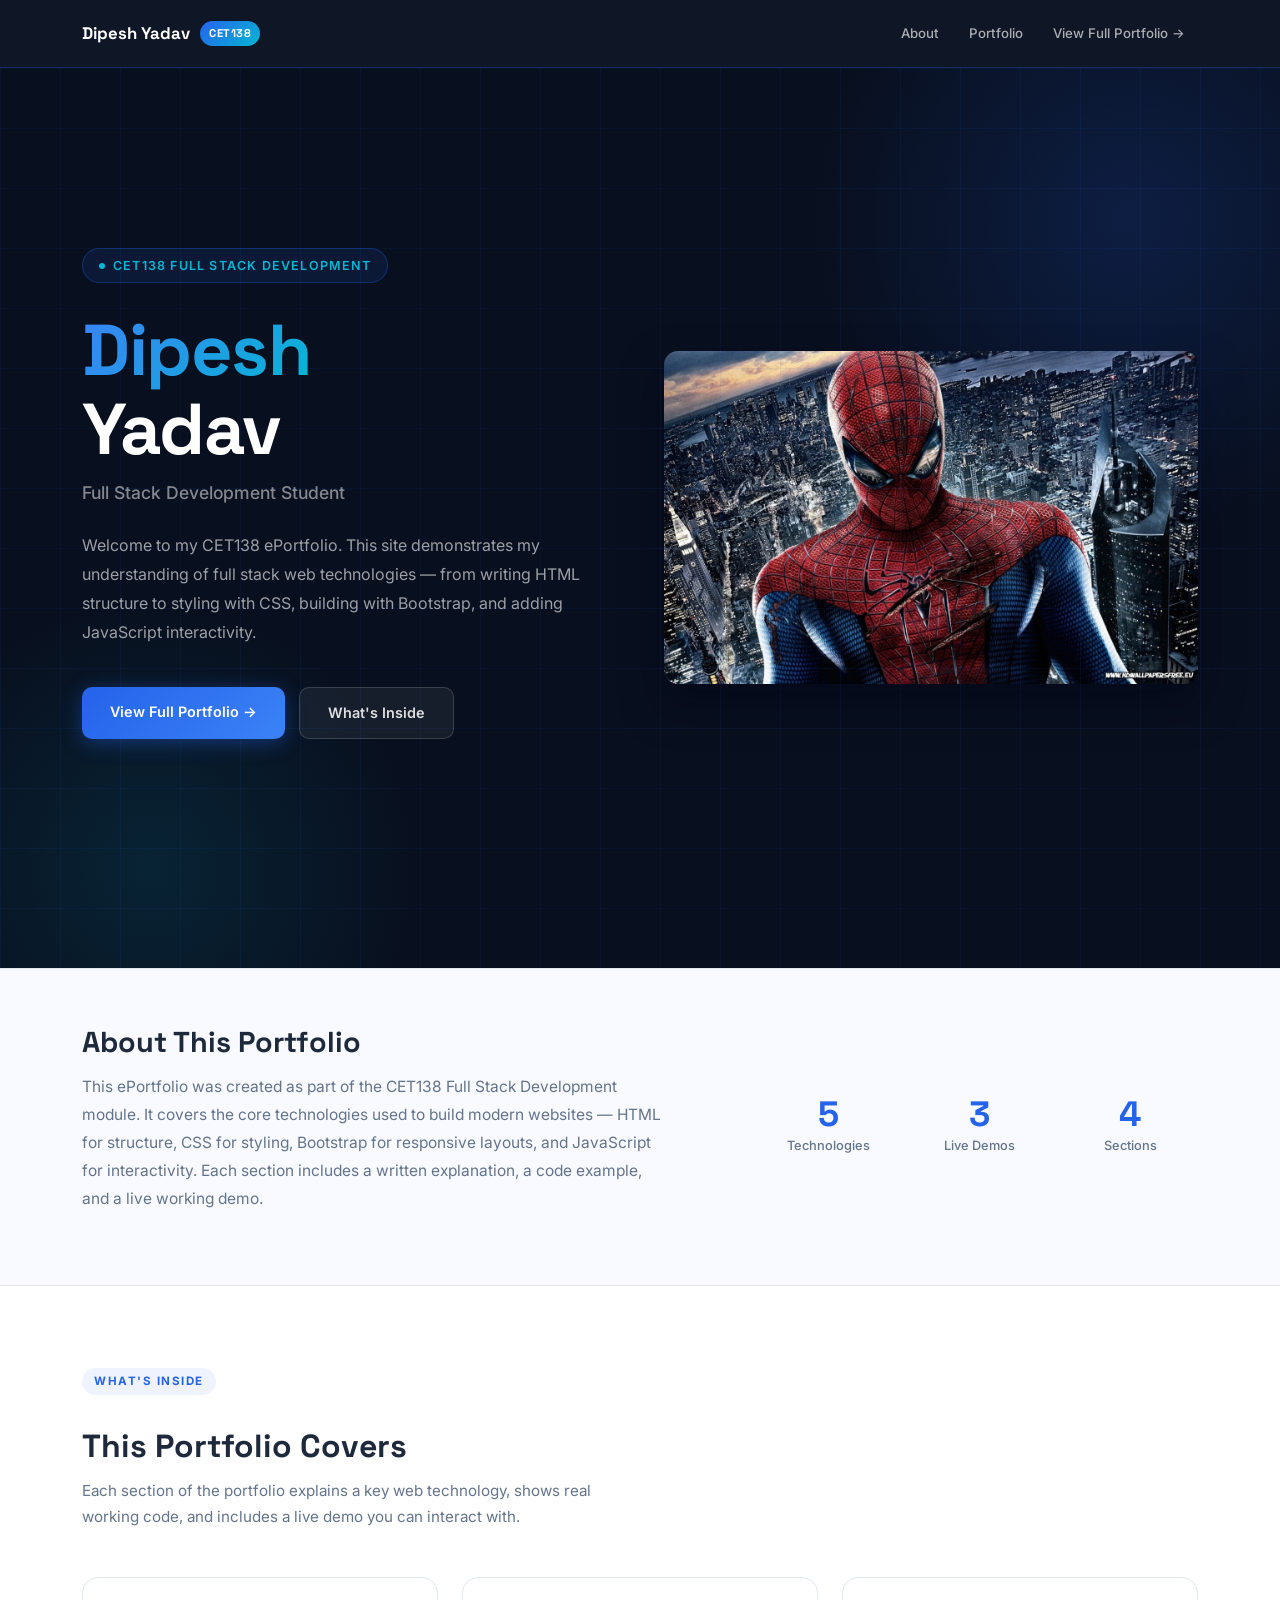
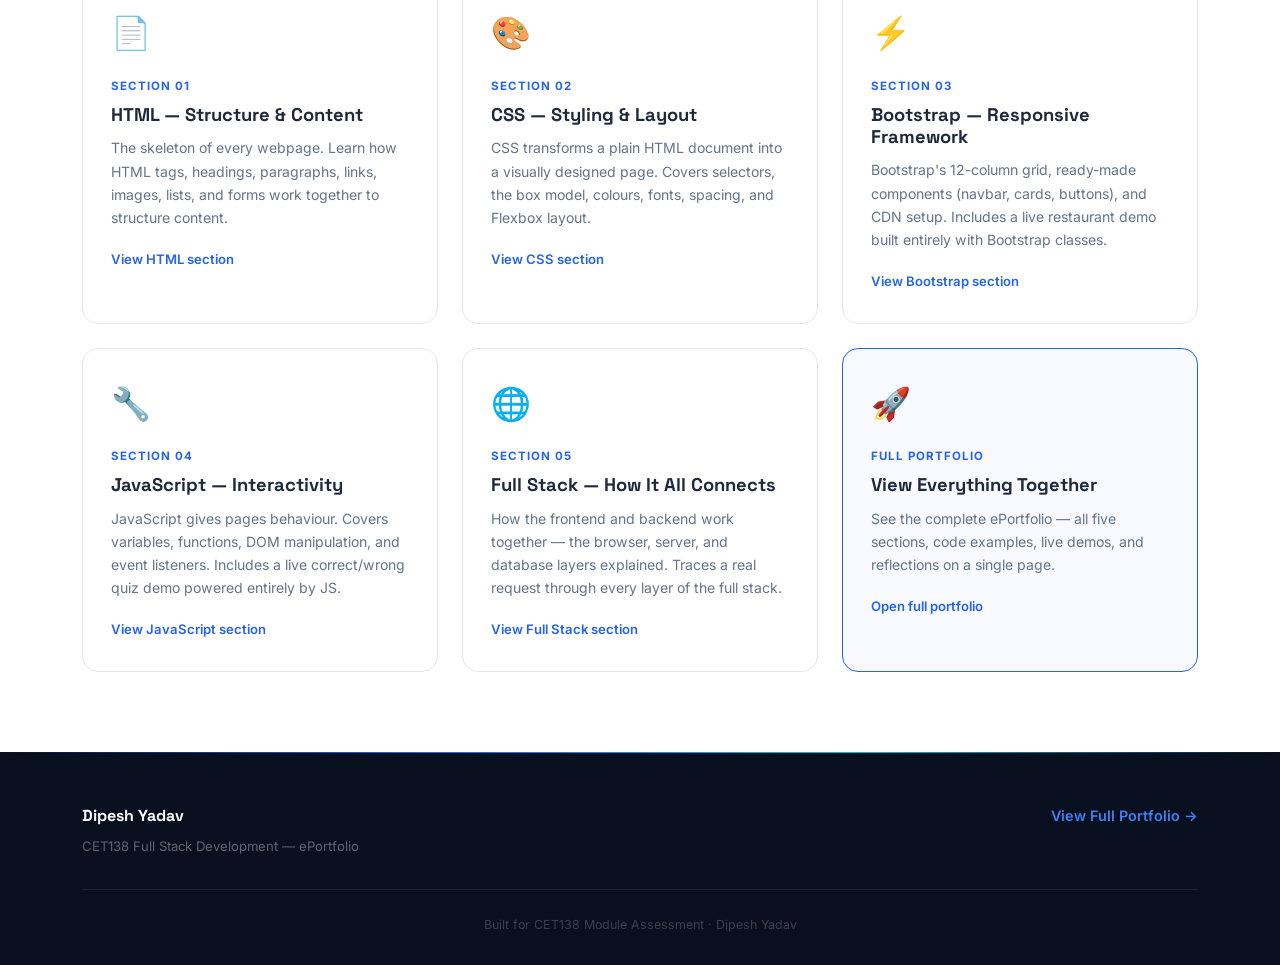
==== index.html @ 529df37f "report" ====
<!DOCTYPE html>
<html lang="en">
<head>
  <meta charset="UTF-8">
  <meta name="viewport" content="width=device-width, initial-scale=1.0">
  <title>Dipesh Yadav — CET138 Portfolio</title>
  <link href="https://fonts.googleapis.com/css2?family=Space+Grotesk:wght@400;500;600;700&family=Inter:wght@400;500;600&display=swap" rel="stylesheet">
  <link href="https://cdn.jsdelivr.net/npm/bootstrap@5.3.0/dist/css/bootstrap.min.css" rel="stylesheet">
  <link rel="stylesheet" href="./CSS/index.css">
</head>
<body>

<!-- NAVBAR -->
<nav class="navbar navbar-expand-lg">
  <div class="container">
    <a class="navbar-brand" href="index.html">
      Dipesh Yadav <span class="brand-badge">CET138</span>
    </a>
    <button class="navbar-toggler" type="button" data-bs-toggle="collapse" data-bs-target="#nav">
      <span class="navbar-toggler-icon"></span>
    </button>
    <div class="collapse navbar-collapse" id="nav">
      <ul class="navbar-nav ms-auto gap-1">
        <li class="nav-item"><a class="nav-link" href="#about">About</a></li>
        <li class="nav-item"><a class="nav-link" href="#portfolio">Portfolio</a></li>
        <li class="nav-item"><a class="nav-link active-nav" href="./HTML/Portfolio.html">View Full Portfolio →</a></li>
      </ul>
    </div>
  </div>
</nav>

<!-- HERO -->
<section class="hero">
  <div class="hero-grid"></div>
  <div class="hero-glow1"></div>
  <div class="hero-glow2"></div>
  <div class="container">
    <div class="row align-items-center g-5">
      <div class="col-lg-6 hero-content">
        <div class="hero-eyebrow">CET138 Full Stack Development</div>
        <h1><span class="grad">Dipesh</span><br>Yadav</h1>
        <div class="hero-role">Full Stack Development Student</div>
        <p class="hero-desc">
          Welcome to my CET138 ePortfolio. This site demonstrates my understanding of full stack web technologies — from writing HTML structure to styling with CSS, building with Bootstrap, and adding JavaScript interactivity.
        </p>
        <div class="hero-btns">
          <a href="./HTML/Portfolio.html" class="btn-primary-hero">View Full Portfolio →</a>
          <a href="#portfolio" class="btn-ghost-hero">What's Inside</a>
        </div>
      </div>
      <div class="col-lg-6 d-none d-lg-flex justify-content-center align-items-center">
        <img src="./RESOURCE/image.JPG" alt="Hero image" class="hero-photo">
      </div>
    </div>
  </div>
</section>

<!-- ABOUT STRIP -->
<section class="about-strip" id="about">
  <div class="container">
    <div class="row align-items-center g-5">
      <div class="col-lg-7 fade-up">
        <h2>About This Portfolio</h2>
        <p>
          This ePortfolio was created as part of the CET138 Full Stack Development module. It covers the core technologies used to build modern websites — HTML for structure, CSS for styling, Bootstrap for responsive layouts, and JavaScript for interactivity. Each section includes a written explanation, a code example, and a live working demo.
        </p>
      </div>
      <div class="col-lg-5">
        <div class="row g-3 text-center fade-up">
          <div class="col-4">
            <div class="stat-box">
              <div class="stat-num">5</div>
              <div class="stat-label">Technologies</div>
            </div>
          </div>
          <div class="col-4">
            <div class="stat-box">
              <div class="stat-num">3</div>
              <div class="stat-label">Live Demos</div>
            </div>
          </div>
          <div class="col-4">
            <div class="stat-box">
              <div class="stat-num">4</div>
              <div class="stat-label">Sections</div>
            </div>
          </div>
        </div>
      </div>
    </div>
  </div>
</section>

<!-- PORTFOLIO SECTIONS -->
<section class="sections-area" id="portfolio">
  <div class="container">
    <div class="fade-up">
      <div class="section-label">What's Inside</div>
      <h2 class="sections-title">This Portfolio Covers</h2>
      <p class="sections-sub">Each section of the portfolio explains a key web technology, shows real working code, and includes a live demo you can interact with.</p>
    </div>
    <div class="row g-4">

      <div class="col-md-6 col-lg-4 fade-up">
        <a href="./HTML/Portfolio.html#html" class="port-card">
          <div class="port-card-icon">📄</div>
          <div class="port-card-eyebrow">Section 01</div>
          <h3>HTML — Structure &amp; Content</h3>
          <p>The skeleton of every webpage. Learn how HTML tags, headings, paragraphs, links, images, lists, and forms work together to structure content.</p>
          <span class="port-card-link">View HTML section</span>
        </a>
      </div>

      <div class="col-md-6 col-lg-4 fade-up">
        <a href="./HTML/Portfolio.html#css" class="port-card">
          <div class="port-card-icon">🎨</div>
          <div class="port-card-eyebrow">Section 02</div>
          <h3>CSS — Styling &amp; Layout</h3>
          <p>CSS transforms a plain HTML document into a visually designed page. Covers selectors, the box model, colours, fonts, spacing, and Flexbox layout.</p>
          <span class="port-card-link">View CSS section</span>
        </a>
      </div>

      <div class="col-md-6 col-lg-4 fade-up">
        <a href="./HTML/Portfolio.html#bootstrap" class="port-card">
          <div class="port-card-icon">⚡</div>
          <div class="port-card-eyebrow">Section 03</div>
          <h3>Bootstrap — Responsive Framework</h3>
          <p>Bootstrap's 12-column grid, ready-made components (navbar, cards, buttons), and CDN setup. Includes a live restaurant demo built entirely with Bootstrap classes.</p>
          <span class="port-card-link">View Bootstrap section</span>
        </a>
      </div>

      <div class="col-md-6 col-lg-4 fade-up">
        <a href="./HTML/Portfolio.html#javascript" class="port-card">
          <div class="port-card-icon">🔧</div>
          <div class="port-card-eyebrow">Section 04</div>
          <h3>JavaScript — Interactivity</h3>
          <p>JavaScript gives pages behaviour. Covers variables, functions, DOM manipulation, and event listeners. Includes a live correct/wrong quiz demo powered entirely by JS.</p>
          <span class="port-card-link">View JavaScript section</span>
        </a>
      </div>

      <div class="col-md-6 col-lg-4 fade-up">
        <a href="./HTML/Portfolio.html#fullstack" class="port-card">
          <div class="port-card-icon">🌐</div>
          <div class="port-card-eyebrow">Section 05</div>
          <h3>Full Stack — How It All Connects</h3>
          <p>How the frontend and backend work together — the browser, server, and database layers explained. Traces a real request through every layer of the full stack.</p>
          <span class="port-card-link">View Full Stack section</span>
        </a>
      </div>

      <div class="col-md-6 col-lg-4 fade-up">
        <a href="./HTML/Portfolio.html" class="port-card port-card-featured">
          <div class="port-card-icon">🚀</div>
          <div class="port-card-eyebrow">Full Portfolio</div>
          <h3>View Everything Together</h3>
          <p>See the complete ePortfolio — all five sections, code examples, live demos, and reflections on a single page.</p>
          <span class="port-card-link">Open full portfolio</span>
        </a>
      </div>

    </div>
  </div>
</section>

<!-- FOOTER -->
<footer>
  <div class="container">
    <div class="row align-items-start g-4">
      <div class="col-md-6">
        <div class="footer-brand">Dipesh Yadav</div>
        <div class="footer-sub">CET138 Full Stack Development — ePortfolio</div>
      </div>
      <div class="col-md-6 text-md-end">
        <a href="./HTML/Portfolio.html" class="footer-portfolio-link">View Full Portfolio →</a>
      </div>
    </div>
    <div class="footer-copy">Built for CET138 Module Assessment · Dipesh Yadav</div>
  </div>
</footer>

<script src="https://cdn.jsdelivr.net/npm/bootstrap@5.3.0/dist/js/bootstrap.bundle.min.js"></script>
<script src="./JS/scripts.js"></script>
</body>
</html>
---- CSS/index.css ----
/* ══════════════════════════════════════════
   INDEX.CSS — CET138 ePortfolio
   Covers: index.html · Portfolio.html · Resume.html
   ══════════════════════════════════════════ */

/* ── CSS VARIABLES ── */
:root {
  --navy:   #080f1e;
  --navy2:  #0f1f3d;
  --blue:   #2563eb;
  --blue2:  #3b82f6;
  --cyan:   #06b6d4;
  --purple: #7c3aed;
  --green:  #10b981;
  --red:    #ef4444;
  --amber:  #f59e0b;
  --light:  #f8faff;
  --border: #e2e8f0;
  --grey:   #64748b;
  --text:   #1e293b;
}

/* ── RESET & BASE ── */
* { margin: 0; padding: 0; box-sizing: border-box; scroll-behavior: smooth; }
body { font-family: 'Inter', sans-serif; background: #fff; color: var(--text); line-height: 1.7; overflow-x: hidden; }


/* ══════════════════════════════════════════
   NAVBAR
   ══════════════════════════════════════════ */
.navbar {
  background: rgba(8,15,30,0.97) !important;
  backdrop-filter: blur(12px);
  padding: 14px 0;
  position: sticky; top: 0; z-index: 1000;
  border-bottom: 1px solid rgba(37,99,235,0.3);
}
.navbar-brand {
  font-family: 'Space Grotesk', sans-serif;
  font-weight: 700; font-size: 1.05rem; color: #fff !important;
  display: flex; align-items: center; gap: 10px;
}
.brand-badge {
  background: linear-gradient(135deg, var(--blue), var(--cyan));
  color: white; font-size: 0.7rem; font-weight: 700;
  padding: 3px 9px; border-radius: 20px; letter-spacing: 0.5px;
}
.nav-link { color: rgba(255,255,255,0.65) !important; font-size: 0.83rem; font-weight: 500; padding: 7px 13px !important; border-radius: 7px; transition: all 0.2s; }
.nav-link:hover { color: #fff !important; background: rgba(255,255,255,0.08); }
.nav-link.active-nav { color: #fff !important; background: rgba(37,99,235,0.25); }
.navbar-toggler { border-color: rgba(255,255,255,0.2); }
.navbar-toggler-icon { filter: invert(1); }


/* ══════════════════════════════════════════
   HERO
   ══════════════════════════════════════════ */
.hero {
  background: var(--navy);
  min-height: 100vh;
  display: flex; align-items: center;
  position: relative; overflow: hidden; padding: 80px 0;
}
.hero-grid {
  position: absolute; inset: 0;
  background-image:
    linear-gradient(rgba(37,99,235,0.07) 1px, transparent 1px),
    linear-gradient(90deg, rgba(37,99,235,0.07) 1px, transparent 1px);
  background-size: 60px 60px;
}
.hero-glow1 { position: absolute; top: -200px; right: -200px; width: 700px; height: 700px; background: radial-gradient(circle, rgba(37,99,235,0.18) 0%, transparent 65%); border-radius: 50%; }
.hero-glow2 { position: absolute; bottom: -200px; left: -150px; width: 600px; height: 600px; background: radial-gradient(circle, rgba(6,182,212,0.12) 0%, transparent 65%); border-radius: 50%; }
.hero-content { position: relative; z-index: 2; }

.hero-eyebrow {
  display: inline-flex; align-items: center; gap: 8px;
  background: rgba(37,99,235,0.12); border: 1px solid rgba(37,99,235,0.3);
  color: var(--cyan); padding: 6px 16px; border-radius: 30px;
  font-size: 0.78rem; font-weight: 600; letter-spacing: 1.2px;
  text-transform: uppercase; margin-bottom: 28px;
}
.hero-eyebrow::before { content: ''; width: 6px; height: 6px; background: var(--cyan); border-radius: 50%; animation: pulse 2s infinite; }
@keyframes pulse { 0%,100%{ opacity:1; transform:scale(1); } 50%{ opacity:0.4; transform:scale(0.8); } }

.hero h1 {
  font-family: 'Space Grotesk', sans-serif;
  font-size: clamp(2.8rem, 7vw, 4.5rem);
  font-weight: 700; color: #fff; line-height: 1.1;
  letter-spacing: -1.5px; margin-bottom: 8px;
}
.hero h1 .grad,
.grad {
  background: linear-gradient(135deg, var(--blue2), var(--cyan));
  -webkit-background-clip: text; -webkit-text-fill-color: transparent; background-clip: text;
}
.hero-role { font-size: 1.1rem; color: rgba(255,255,255,0.5); margin-bottom: 24px; font-weight: 500; }
.hero-desc { font-size: 1rem; color: rgba(255,255,255,0.6); max-width: 500px; margin-bottom: 40px; line-height: 1.8; }

.hero-btns { display: flex; gap: 14px; flex-wrap: wrap; margin-bottom: 48px; }
.btn-primary-hero {
  background: linear-gradient(135deg, var(--blue), var(--blue2));
  color: white; border: none; padding: 13px 28px; border-radius: 10px;
  font-weight: 600; font-size: 0.9rem; cursor: pointer; text-decoration: none;
  display: inline-block; transition: transform 0.2s, box-shadow 0.2s;
  box-shadow: 0 4px 20px rgba(37,99,235,0.4);
}
.btn-primary-hero:hover { transform: translateY(-2px); box-shadow: 0 8px 28px rgba(37,99,235,0.5); color: white; }
.btn-ghost-hero {
  background: rgba(255,255,255,0.06); color: rgba(255,255,255,0.85);
  border: 1px solid rgba(255,255,255,0.15); padding: 13px 28px; border-radius: 10px;
  font-weight: 600; font-size: 0.9rem; cursor: pointer; text-decoration: none;
  display: inline-block; transition: all 0.2s;
}
.btn-ghost-hero:hover { background: rgba(255,255,255,0.12); color: white; }

/* Hero stats (portfolio page) */
.hero-stats {
  display: flex; gap: 40px; flex-wrap: wrap;
  border-top: 1px solid rgba(255,255,255,0.08);
  padding-top: 32px;
}
.hero-stat-num { font-family: 'Space Grotesk', sans-serif; font-size: 1.8rem; font-weight: 700; color: #fff; line-height: 1; margin-bottom: 4px; }
.hero-stat-num span { color: var(--cyan); }
.hero-stat-label { font-size: 0.78rem; color: rgba(255,255,255,0.45); text-transform: uppercase; letter-spacing: 0.8px; }

/* Hero visual pills (portfolio page) */
.hero-visual { position: relative; z-index: 2; display: flex; flex-direction: column; gap: 14px; }
.tech-row { display: flex; gap: 12px; justify-content: flex-end; }
.tech-pill {
  background: rgba(255,255,255,0.05); border: 1px solid rgba(255,255,255,0.1);
  border-radius: 10px; padding: 14px 20px;
  display: flex; align-items: center; gap: 10px;
  transition: all 0.3s; cursor: default;
}
.tech-pill:hover { background: rgba(37,99,235,0.15); border-color: rgba(37,99,235,0.4); transform: translateX(-4px); }
.tech-pill-icon { font-size: 1.4rem; }
.tech-pill-name { font-family: 'Space Grotesk', sans-serif; font-weight: 600; font-size: 0.9rem; color: #fff; }
.tech-pill-desc { font-size: 0.75rem; color: rgba(255,255,255,0.45); }

/* Photo ring (index page) */
.photo-wrap { position: relative; z-index: 2; display: flex; justify-content: center; align-items: center; }
.photo-ring {
  width: 280px; height: 280px; border-radius: 50%;
  background: linear-gradient(135deg, var(--blue), var(--cyan));
  padding: 4px; box-shadow: 0 0 60px rgba(37,99,235,0.35); position: relative;
}
.photo-inner {
  width: 100%; height: 100%; border-radius: 50%;
  background: var(--navy2);
  display: flex; flex-direction: column; align-items: center; justify-content: center;
  overflow: hidden; position: relative;
}
.photo-inner img { width: 100%; height: 100%; object-fit: cover; border-radius: 50%; display: block; }
.photo-placeholder {
  display: flex; flex-direction: column; align-items: center; justify-content: center;
  gap: 10px; color: rgba(255,255,255,0.4); font-size: 0.8rem; text-align: center; padding: 20px;
}
.photo-placeholder .icon { font-size: 3.5rem; }
.photo-badge {
  position: absolute; bottom: -10px; right: 10px;
  background: linear-gradient(135deg, var(--green), #059669);
  color: white; padding: 6px 14px; border-radius: 20px;
  font-size: 0.72rem; font-weight: 700; letter-spacing: 0.5px;
  box-shadow: 0 4px 14px rgba(16,185,129,0.4);
}


/* ══════════════════════════════════════════
   ABOUT STRIP (index page)
   ══════════════════════════════════════════ */
.about-strip {
  background: #f8faff; border-top: 1px solid var(--border); border-bottom: 1px solid var(--border);
  padding: 56px 0;
}
.about-strip h2 { font-family: 'Space Grotesk', sans-serif; font-size: 1.8rem; font-weight: 700; color: var(--text); margin-bottom: 14px; }
.about-strip p { color: var(--grey); font-size: 0.97rem; line-height: 1.8; max-width: 580px; }
.stat-box { text-align: center; }
.stat-num { font-family: 'Space Grotesk', sans-serif; font-size: 2.2rem; font-weight: 700; color: var(--blue); line-height: 1; }
.stat-label { font-size: 0.8rem; color: var(--grey); font-weight: 500; margin-top: 4px; }


/* ══════════════════════════════════════════
   PORTFOLIO SECTION CARDS (index page)
   ══════════════════════════════════════════ */
.sections-area { padding: 80px 0; }
.section-label {
  display: inline-block; font-size: 0.72rem; font-weight: 700; letter-spacing: 1.5px;
  text-transform: uppercase; color: var(--blue); margin-bottom: 32px;
  padding: 4px 12px; background: rgba(37,99,235,0.08); border-radius: 20px;
}
.sections-title { font-family: 'Space Grotesk', sans-serif; font-size: 2rem; font-weight: 700; color: var(--text); margin-bottom: 12px; }
.sections-sub { color: var(--grey); font-size: 0.95rem; margin-bottom: 48px; max-width: 520px; }

.port-card {
  background: #fff; border: 1px solid var(--border); border-radius: 16px;
  padding: 28px; transition: all 0.25s; text-decoration: none; color: var(--text);
  display: block; height: 100%;
}
.port-card:hover { border-color: var(--blue); box-shadow: 0 8px 32px rgba(37,99,235,0.12); transform: translateY(-4px); color: var(--text); }
.port-card-icon { font-size: 2rem; margin-bottom: 16px; }
.port-card-eyebrow { font-size: 0.72rem; font-weight: 700; letter-spacing: 1px; text-transform: uppercase; color: var(--blue); margin-bottom: 8px; }
.port-card h3 { font-family: 'Space Grotesk', sans-serif; font-size: 1.15rem; font-weight: 700; margin-bottom: 10px; }
.port-card p { font-size: 0.88rem; color: var(--grey); line-height: 1.65; margin-bottom: 16px; }
.port-card-link { font-size: 0.82rem; font-weight: 600; color: var(--blue); }
.port-card:hover .port-card-link::after { content: ' →'; }

/* Navbar brand photo */
.navbar-brand { display: inline-flex; align-items: center; gap: 10px; }
.brand-photo { width: 44px; height: 44px; border-radius: 8px; object-fit: cover; display: inline-block; }

/* Hero landing image */
.hero-photo { width: 620px; max-width: 100%; border-radius: 14px; object-fit: cover; box-shadow: 0 20px 40px rgba(2,6,23,0.6); }
@media (max-width: 768px) {
  .hero-photo { display: none; }
}


/* Covers section removed; related styles deleted */


/* ══════════════════════════════════════════
   PORTFOLIO PAGE — SECTIONS
   ══════════════════════════════════════════ */
.section { padding: 100px 0; }
.section-alt { background: var(--light); }

.section-eyebrow {
  display: inline-flex; align-items: center; gap: 8px;
  font-size: 0.75rem; font-weight: 700; letter-spacing: 1.5px;
  text-transform: uppercase; color: var(--blue); margin-bottom: 14px;
}
.section-eyebrow::before { content: ''; width: 20px; height: 2px; background: linear-gradient(90deg, var(--blue), var(--cyan)); border-radius: 2px; }
.section-title { font-family: 'Space Grotesk', sans-serif; font-size: clamp(1.8rem,3.5vw,2.6rem); font-weight: 700; color: var(--navy2); line-height: 1.2; letter-spacing: -0.5px; margin-bottom: 16px; }
.section-desc { font-size: 1rem; color: var(--grey); max-width: 540px; margin-bottom: 52px; line-height: 1.75; }

/* Feature cards */
.feat-card {
  background: white; border: 1px solid var(--border); border-radius: 16px;
  padding: 30px; height: 100%; transition: all 0.25s; position: relative; overflow: hidden;
}
.feat-card::before { content: ''; position: absolute; top: 0; left: 0; right: 0; height: 3px; background: linear-gradient(90deg, var(--blue), var(--cyan)); opacity: 0; transition: opacity 0.25s; }
.feat-card:hover { transform: translateY(-6px); box-shadow: 0 20px 40px rgba(0,0,0,0.09); border-color: rgba(37,99,235,0.2); }
.feat-card:hover::before { opacity: 1; }
.feat-icon { width: 48px; height: 48px; border-radius: 12px; display: flex; align-items: center; justify-content: center; font-size: 1.4rem; margin-bottom: 18px; }
.feat-icon.blue   { background: rgba(37,99,235,0.1); }
.feat-icon.cyan   { background: rgba(6,182,212,0.1); }
.feat-icon.purple { background: rgba(124,58,237,0.1); }
.feat-icon.green  { background: rgba(16,185,129,0.1); }
.feat-icon.amber  { background: rgba(245,158,11,0.1); }
.feat-card h5 { font-family: 'Space Grotesk', sans-serif; font-weight: 600; font-size: 1rem; color: var(--navy2); margin-bottom: 8px; }
.feat-card p { font-size: 0.88rem; color: var(--grey); margin: 0; line-height: 1.65; }

/* Code blocks */
.code-wrap { background: #0d1117; border-radius: 16px; overflow: hidden; border: 1px solid rgba(255,255,255,0.06); box-shadow: 0 20px 60px rgba(0,0,0,0.25); }
.code-header { background: #161b22; padding: 12px 20px; display: flex; align-items: center; gap: 12px; border-bottom: 1px solid rgba(255,255,255,0.06); }
.code-dots2 { display: flex; gap: 6px; }
.code-dots2 span { width: 12px; height: 12px; border-radius: 50%; }
.code-dots2 span:nth-child(1) { background: #ff5f57; }
.code-dots2 span:nth-child(2) { background: #febc2e; }
.code-dots2 span:nth-child(3) { background: #28c840; }
.code-filename { font-family: 'Fira Code', monospace; font-size: 0.78rem; color: rgba(255,255,255,0.4); margin-left: 4px; }
.code-body { padding: 24px 28px; overflow-x: auto; }
.code-body pre { font-family: 'Fira Code', monospace; font-size: 0.82rem; color: #c9d1d9; margin: 0; white-space: pre; line-height: 1.75; }
.kw   { color: #ff7b72; }
.fn   { color: #d2a8ff; }
.str  { color: #a5d6ff; }
.tag2 { color: #7ee787; }
.attr2{ color: #e3b341; }
.cm2  { color: #484f58; font-style: italic; }
.num  { color: #f2cc60; }

/* Flow diagram */
.flow-wrap { display: flex; flex-direction: column; gap: 2px; }
.flow-node { display: flex; align-items: flex-start; gap: 16px; background: white; border: 1px solid var(--border); border-radius: 12px; padding: 18px 20px; transition: all 0.2s; }
.flow-node:hover { border-color: var(--blue); box-shadow: 0 4px 16px rgba(37,99,235,0.1); }
.flow-node-num { width: 32px; height: 32px; background: linear-gradient(135deg, var(--blue), var(--cyan)); color: white; border-radius: 8px; display: flex; align-items: center; justify-content: center; font-family: 'Space Grotesk', sans-serif; font-weight: 700; font-size: 0.85rem; flex-shrink: 0; }
.flow-node-num.success { background: linear-gradient(135deg, var(--green), #34d399); }
.flow-node-text h6 { font-family: 'Space Grotesk', sans-serif; font-weight: 600; font-size: 0.9rem; color: var(--navy2); margin-bottom: 3px; }
.flow-node-text p { font-size: 0.82rem; color: var(--grey); margin: 0; }
.flow-connector { width: 2px; height: 20px; background: linear-gradient(var(--blue), var(--cyan)); margin-left: 35px; border-radius: 2px; }

/* Concept badges */
.concept-row { display: flex; flex-wrap: wrap; gap: 10px; margin-top: 20px; }
.concept-badge { background: white; border: 1px solid var(--border); border-radius: 8px; padding: 8px 14px; font-size: 0.82rem; font-weight: 600; color: var(--text); display: flex; align-items: center; gap: 7px; }
.concept-badge .dot { width: 8px; height: 8px; border-radius: 50%; }
.dot-blue   { background: var(--blue); }
.dot-cyan   { background: var(--cyan); }
.dot-purple { background: var(--purple); }
.dot-green  { background: var(--green); }
.dot-amber  { background: var(--amber); }

/* CSS Demo frame */
.demo-frame { background: white; border: 1px solid var(--border); border-radius: 16px; overflow: hidden; box-shadow: 0 4px 24px rgba(0,0,0,0.06); }
.demo-frame-bar { background: #f1f5f9; padding: 10px 16px; display: flex; align-items: center; gap: 10px; border-bottom: 1px solid var(--border); }
.demo-frame-dots { display: flex; gap: 5px; }
.demo-frame-dots span { width: 10px; height: 10px; border-radius: 50%; }
.demo-frame-dots span:nth-child(1) { background: #ff5f57; }
.demo-frame-dots span:nth-child(2) { background: #febc2e; }
.demo-frame-dots span:nth-child(3) { background: #28c840; }
.demo-frame-url { background: white; border: 1px solid var(--border); border-radius: 6px; padding: 4px 12px; font-size: 0.75rem; color: var(--grey); flex: 1; font-family: 'Fira Code', monospace; }
.demo-frame-body { padding: 28px; }

/* Profile card live demo */
.profile-card-live {
  background: linear-gradient(135deg, #0f1f3d 0%, #1e3a6e 50%, #2563eb 100%);
  border-radius: 16px; padding: 28px; color: white; max-width: 300px; margin: 0 auto;
  position: relative; overflow: hidden;
}
.profile-card-live::before { content: ''; position: absolute; top: -40px; right: -40px; width: 120px; height: 120px; background: rgba(6,182,212,0.15); border-radius: 50%; }
.profile-avatar { width: 60px; height: 60px; background: rgba(255,255,255,0.15); border-radius: 50%; display: flex; align-items: center; justify-content: center; font-size: 1.6rem; margin-bottom: 14px; border: 2px solid rgba(255,255,255,0.2); }
.profile-card-live h4 { font-family: 'Space Grotesk', sans-serif; font-size: 1.1rem; margin-bottom: 4px; }
.profile-card-live .role { font-size: 0.8rem; opacity: 0.65; margin-bottom: 16px; }
.skill-tags { display: flex; flex-wrap: wrap; gap: 6px; margin-bottom: 18px; }
.skill-tag { background: rgba(255,255,255,0.12); border: 1px solid rgba(255,255,255,0.15); color: rgba(255,255,255,0.85); padding: 3px 10px; border-radius: 20px; font-size: 0.72rem; font-weight: 500; }
.profile-btn { background: white; color: var(--blue); border: none; padding: 9px 20px; border-radius: 8px; font-weight: 700; font-size: 0.82rem; cursor: pointer; transition: transform 0.2s; font-family: 'Inter', sans-serif; }
.profile-btn:hover { transform: scale(1.04); }

/* Bootstrap live demo */
.bs-demo-wrap { background: white; border: 1px solid var(--border); border-radius: 16px; overflow: hidden; box-shadow: 0 4px 24px rgba(0,0,0,0.06); }
.bs-nav-live { background: var(--navy2); padding: 14px 20px; display: flex; align-items: center; justify-content: space-between; flex-wrap: wrap; gap: 8px; }
.bs-nav-brand { font-family: 'Space Grotesk', sans-serif; font-weight: 700; color: white; font-size: 0.95rem; }
.bs-nav-links { display: flex; gap: 4px; }
.bs-nav-link { color: rgba(255,255,255,0.65); font-size: 0.8rem; text-decoration: none; padding: 5px 10px; border-radius: 6px; transition: all 0.2s; }
.bs-nav-link:hover { color: white; background: rgba(255,255,255,0.1); }
.bs-body-live { padding: 24px; }
.bs-hero-live { text-align: center; padding: 24px 16px; background: linear-gradient(135deg, var(--light), #e8f0fe); border-radius: 12px; margin-bottom: 20px; }
.bs-hero-live h5 { font-family: 'Space Grotesk', sans-serif; font-weight: 700; color: var(--navy2); margin-bottom: 6px; }
.bs-hero-live p { font-size: 0.82rem; color: var(--grey); margin-bottom: 14px; }
.bs-card-grid { display: grid; grid-template-columns: repeat(3,1fr); gap: 12px; }
.bs-card-live { background: white; border: 1px solid var(--border); border-radius: 10px; padding: 16px; text-align: center; transition: all 0.2s; }
.bs-card-live:hover { transform: translateY(-3px); box-shadow: 0 8px 20px rgba(0,0,0,0.07); border-color: rgba(37,99,235,0.2); }
.bs-card-emoji { font-size: 1.5rem; margin-bottom: 8px; }
.bs-card-live h6 { font-size: 0.82rem; font-weight: 600; color: var(--navy2); margin-bottom: 3px; }
.bs-card-live p { font-size: 0.72rem; color: var(--grey); margin: 0; }
.bs-actions { display: flex; gap: 8px; margin-top: 16px; flex-wrap: wrap; align-items: center; }

/* Quiz */
.quiz-wrap { background: white; border: 1px solid var(--border); border-radius: 16px; overflow: hidden; box-shadow: 0 4px 24px rgba(0,0,0,0.06); }
.quiz-header { background: linear-gradient(135deg, var(--navy2), #1e3a6e); padding: 20px 24px; display: flex; align-items: center; justify-content: space-between; }
.quiz-header h5 { font-family: 'Space Grotesk', sans-serif; font-weight: 600; color: white; font-size: 0.95rem; margin: 0; }
.quiz-body { padding: 28px 24px; }
.quiz-q-text { font-family: 'Space Grotesk', sans-serif; font-size: 1rem; font-weight: 600; color: var(--navy2); margin-bottom: 20px; line-height: 1.45; }
.quiz-opt { background: var(--light); border: 2px solid var(--border); color: var(--text); padding: 13px 18px; border-radius: 10px; font-size: 0.88rem; font-weight: 500; cursor: pointer; text-align: left; transition: all 0.2s; font-family: 'Inter', sans-serif; display: flex; align-items: center; gap: 10px; }
.quiz-opt-letter { width: 26px; height: 26px; background: white; border: 1px solid var(--border); border-radius: 6px; display: flex; align-items: center; justify-content: center; font-size: 0.75rem; font-weight: 700; color: var(--grey); flex-shrink: 0; transition: all 0.2s; }
.quiz-opt:hover { border-color: var(--blue); background: #eff6ff; }
.quiz-opt:hover .quiz-opt-letter { background: var(--blue); color: white; border-color: var(--blue); }
.quiz-opt.correct { background: #d1fae5; border-color: var(--green); color: #065f46; }
.quiz-opt.correct .quiz-opt-letter { background: var(--green); color: white; border-color: var(--green); }
.quiz-opt.wrong { background: #fee2e2; border-color: var(--red); color: #7f1d1d; }
.quiz-opt.wrong .quiz-opt-letter { background: var(--red); color: white; border-color: var(--red); }
.quiz-feedback-box { margin-top: 16px; padding: 12px 16px; border-radius: 10px; font-size: 0.88rem; font-weight: 500; display: none; }
.quiz-feedback-box.show { display: flex; align-items: center; gap: 10px; }
.quiz-feedback-box.correct-fb { background: #d1fae5; color: #065f46; border: 1px solid #6ee7b7; }
.quiz-feedback-box.wrong-fb   { background: #fee2e2; color: #7f1d1d; border: 1px solid #fca5a5; }
.quiz-next-btn { display: none; margin-top: 18px; background: linear-gradient(135deg, var(--blue), var(--blue2)); color: white; border: none; padding: 11px 24px; border-radius: 10px; font-weight: 600; font-size: 0.88rem; cursor: pointer; font-family: 'Inter', sans-serif; transition: all 0.2s; box-shadow: 0 4px 14px rgba(37,99,235,0.35); }
.quiz-next-btn:hover { transform: translateY(-2px); }


/* ══════════════════════════════════════════
   FOOTER
   ══════════════════════════════════════════ */
footer { background: var(--navy); padding: 50px 0 30px; position: relative; overflow: hidden; }
footer::before { content: ''; position: absolute; top: 0; left: 0; right: 0; height: 1px; background: linear-gradient(90deg, transparent, var(--blue), var(--cyan), transparent); }
.footer-brand { font-family: 'Space Grotesk', sans-serif; font-weight: 700; font-size: 1rem; color: #fff; margin-bottom: 6px; }
.footer-sub  { font-size: 0.82rem; color: rgba(255,255,255,0.35); }
.footer-pills { display: flex; flex-wrap: wrap; gap: 8px; margin-top: 12px; }
.footer-pill { background: rgba(255,255,255,0.06); border: 1px solid rgba(255,255,255,0.1); color: rgba(255,255,255,0.6); padding: 5px 14px; border-radius: 20px; font-size: 0.78rem; }
.footer-copy { text-align: center; font-size: 0.78rem; color: rgba(255,255,255,0.2); margin-top: 32px; padding-top: 24px; border-top: 1px solid rgba(255,255,255,0.07); }


/* ══════════════════════════════════════════
   RESUME PAGE
   ══════════════════════════════════════════ */
.topbar {
  background: #0f172a; padding: 12px 0;
  position: sticky; top: 0; z-index: 100;
  border-bottom: 1px solid rgba(255,255,255,0.07);
  display: flex; justify-content: center; gap: 20px; flex-wrap: wrap;
}
.topbar a { color: rgba(255,255,255,0.6); text-decoration: none; font-size: 0.8rem; font-weight: 500; padding: 4px 10px; border-radius: 6px; transition: all 0.2s; }
.topbar a:hover { color: #fff; background: rgba(255,255,255,0.1); }
.topbar .home-link { color: #06b6d4; }
.print-btn { background: #1d4ed8; color: white; border: none; padding: 5px 14px; border-radius: 6px; font-size: 0.78rem; font-weight: 600; cursor: pointer; font-family: 'Inter', sans-serif; }
.print-btn:hover { background: #3b82f6; }

.page { max-width: 820px; margin: 36px auto 60px; background: #ffffff; border-radius: 16px; overflow: hidden; box-shadow: 0 4px 32px rgba(15,23,42,0.10); }

.resume-header { background: linear-gradient(135deg, #0f172a 0%, #1e3a8a 60%, #1d4ed8 100%); padding: 44px 48px 36px; position: relative; overflow: hidden; }
.resume-header::after { content: ''; position: absolute; bottom: -30px; right: -30px; width: 220px; height: 220px; background: radial-gradient(circle, rgba(96,165,250,0.15) 0%, transparent 70%); border-radius: 50%; }
.header-name { font-family: 'Space Grotesk', sans-serif; font-size: 2.6rem; font-weight: 700; color: #fff; letter-spacing: -0.5px; line-height: 1.1; margin-bottom: 6px; }
.header-role { font-size: 1rem; color: #93c5fd; font-weight: 500; margin-bottom: 22px; }
.header-contacts { display: flex; gap: 24px; flex-wrap: wrap; }
.contact-chip { display: flex; align-items: center; gap: 7px; font-size: 0.82rem; color: #bfdbfe; }
.contact-chip .icon { font-size: 0.95rem; }

.resume-body { padding: 36px 48px 48px; }

.resume-body .section { margin-bottom: 30px; padding: 0; }
.resume-body .section-title { font-family: 'Space Grotesk', sans-serif; font-size: 0.72rem; font-weight: 700; letter-spacing: 2px; text-transform: uppercase; color: #1d4ed8; border-bottom: 2px solid #1d4ed8; padding-bottom: 7px; margin-bottom: 18px; }

.profile-text { font-size: 0.9rem; color: #475569; line-height: 1.75; }

.skills-table { width: 100%; border-collapse: collapse; }
.skills-table td { padding: 9px 12px; font-size: 0.85rem; vertical-align: middle; }
.skills-table tr { border-bottom: 1px solid #e2e8f0; }
.skills-table tr:last-child { border-bottom: none; }
.skill-label { width: 130px; font-weight: 700; color: #1d4ed8; background: #eff6ff; border-radius: 6px; white-space: nowrap; }
.skill-desc { color: #0f172a; }

.entry { margin-bottom: 18px; }
.entry-header { display: flex; justify-content: space-between; align-items: flex-start; flex-wrap: wrap; gap: 6px; margin-bottom: 4px; }
.entry-title { font-family: 'Space Grotesk', sans-serif; font-size: 1rem; font-weight: 700; color: #0f172a; }
.entry-date { font-size: 0.82rem; font-weight: 600; color: #1d4ed8; }
.entry-sub { font-size: 0.82rem; color: #94a3b8; margin-bottom: 10px; }
.entry-bullets { list-style: none; padding: 0; display: flex; flex-direction: column; gap: 5px; }
.entry-bullets li { font-size: 0.85rem; color: #475569; padding-left: 18px; position: relative; line-height: 1.6; }
.entry-bullets li::before { content: '›'; position: absolute; left: 0; color: #1d4ed8; font-weight: 700; font-size: 1rem; }

.comp-grid { display: grid; grid-template-columns: 1fr 1fr; gap: 6px 24px; }
.comp-item { display: flex; align-items: center; gap: 8px; font-size: 0.85rem; color: #475569; padding: 6px 0; }
.comp-dot { width: 6px; height: 6px; background: #1d4ed8; border-radius: 50%; flex-shrink: 0; }

.tags { display: flex; flex-wrap: wrap; gap: 8px; }
.tag { background: #eff6ff; color: #1d4ed8; font-size: 0.78rem; font-weight: 600; padding: 5px 13px; border-radius: 20px; border: 1px solid rgba(29,78,216,0.2); }

.resume-footer { text-align: center; padding: 18px 48px; border-top: 1px solid #e2e8f0; font-size: 0.78rem; color: #94a3b8; font-style: italic; }


/* ══════════════════════════════════════════
   SCROLL FADE ANIMATION
   ══════════════════════════════════════════ */
.fade-up { opacity: 0; transform: translateY(28px); transition: opacity 0.55s ease, transform 0.55s ease; }
.fade-up.visible { opacity: 1; transform: translateY(0); }


/* ══════════════════════════════════════════
   EXTRA UTILITY CLASSES (replaced inline styles)
   ══════════════════════════════════════════ */

/* Flow diagram heading & intro text */
.flow-heading { font-family: 'Space Grotesk', sans-serif; font-weight: 700; color: var(--navy2); margin-bottom: 12px; font-size: 1.3rem; }
.flow-intro   { color: var(--grey); font-size: 0.92rem; line-height: 1.7; }

/* Green flow connector variant */
.flow-connector-green { background: linear-gradient(var(--green), #34d399); }

/* Success flow node border */
.flow-node-success { border-color: rgba(16,185,129,0.3); }

/* Small feat-card variant (HTML tag cards) */
.feat-card-sm { padding: 18px; }
.feat-icon-sm { width: 36px; height: 36px; font-size: 1rem; margin-bottom: 12px; }
.feat-card-sm h5 { font-size: 0.88rem; }

/* Demo intro text above live demos */
.demo-intro { font-size: 0.88rem; color: var(--grey); margin-bottom: 16px; }

/* Quiz opts wrapper */
.quiz-opts { display: flex; flex-direction: column; gap: 10px; margin-top: 16px; }

/* Feat-card note variants (amber / green accent border) */
.feat-card-note { margin-top: 16px; border-top: none; }
.feat-card-note p { font-size: 0.85rem; color: var(--grey); margin: 0; }
.feat-card-amber { border-left: 3px solid var(--amber); }
.feat-card-green  { border-left: 3px solid var(--green); }

/* Featured port card */
.port-card-featured { border-color: var(--blue); background: rgba(37,99,235,0.03); }

/* Covers label removed */

/* Footer portfolio link */
.footer-portfolio-link { color: var(--blue2); text-decoration: none; font-size: 0.9rem; font-weight: 600; }

/* Footer demonstrates text */
.footer-demonstrates { margin-bottom: 6px; }
.footer-demonstrates strong { color: rgba(255,255,255,0.7); }
.footer-demonstrates, .footer-check { color: rgba(255,255,255,0.5); font-size: 0.85rem; line-height: 1.7; }

/* Topbar disabled current page link */
.topbar-current { color: rgba(255,255,255,0.4); pointer-events: none; }


/* ══════════════════════════════════════════
   PRINT STYLES
   ══════════════════════════════════════════ */
@media print {
  body { background: #fff; }
  .topbar { display: none; }
  .page { margin: 0; border-radius: 0; box-shadow: none; max-width: 100%; }
  .resume-body { padding: 28px 40px; }
  .resume-header { padding: 32px 40px 28px; }
}


/* ══════════════════════════════════════════
   RESPONSIVE
   ══════════════════════════════════════════ */
@media (max-width: 768px) {
  .hero { min-height: auto; padding: 70px 0 60px; }
  .hero-visual { display: none; }
  .photo-ring { width: 200px; height: 200px; }
  .hero h1 { font-size: 2.4rem; }
  .bs-card-grid { grid-template-columns: 1fr 1fr; }
  .section { padding: 70px 0; }
  .hero-stats { gap: 24px; }
  .resume-header, .resume-body { padding: 28px 22px; }
  .comp-grid { grid-template-columns: 1fr; }
  .header-name { font-size: 2rem; }
}
@media (max-width: 480px) {
  .bs-card-grid { grid-template-columns: 1fr; }
}
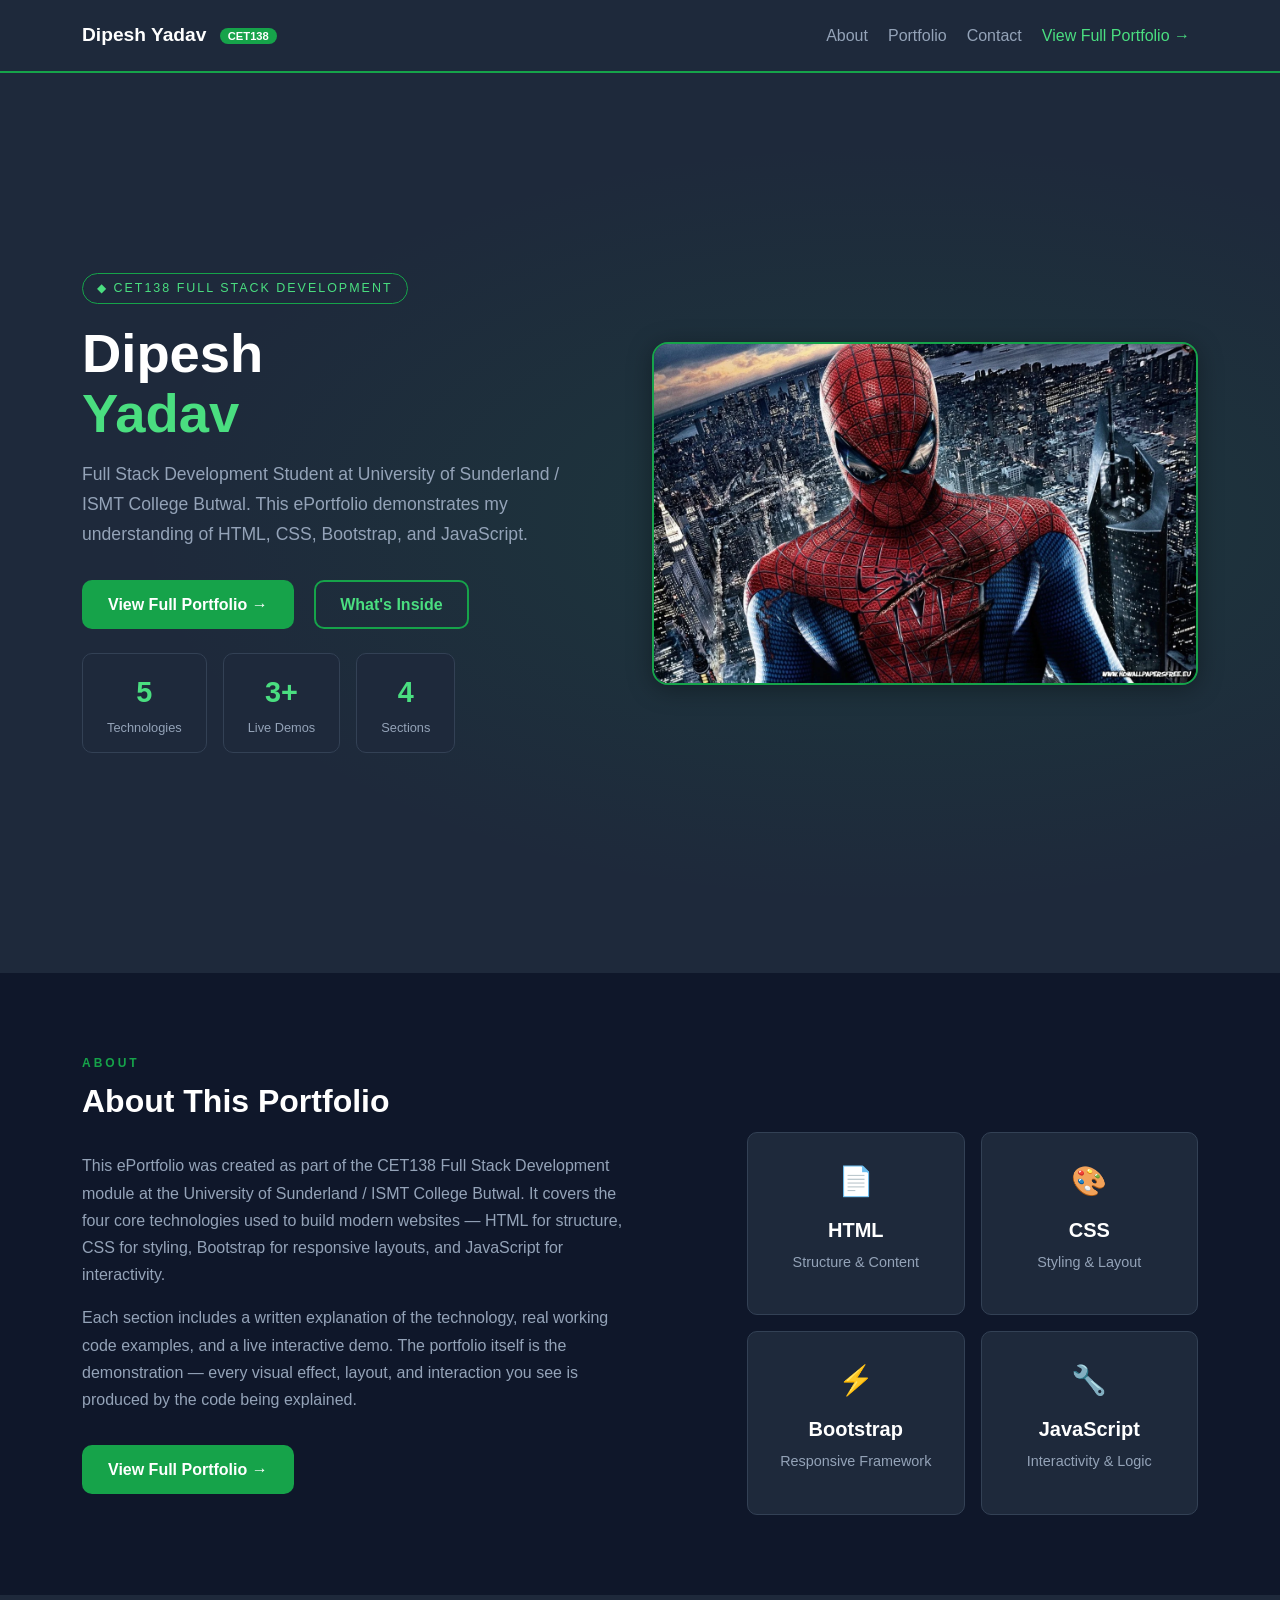
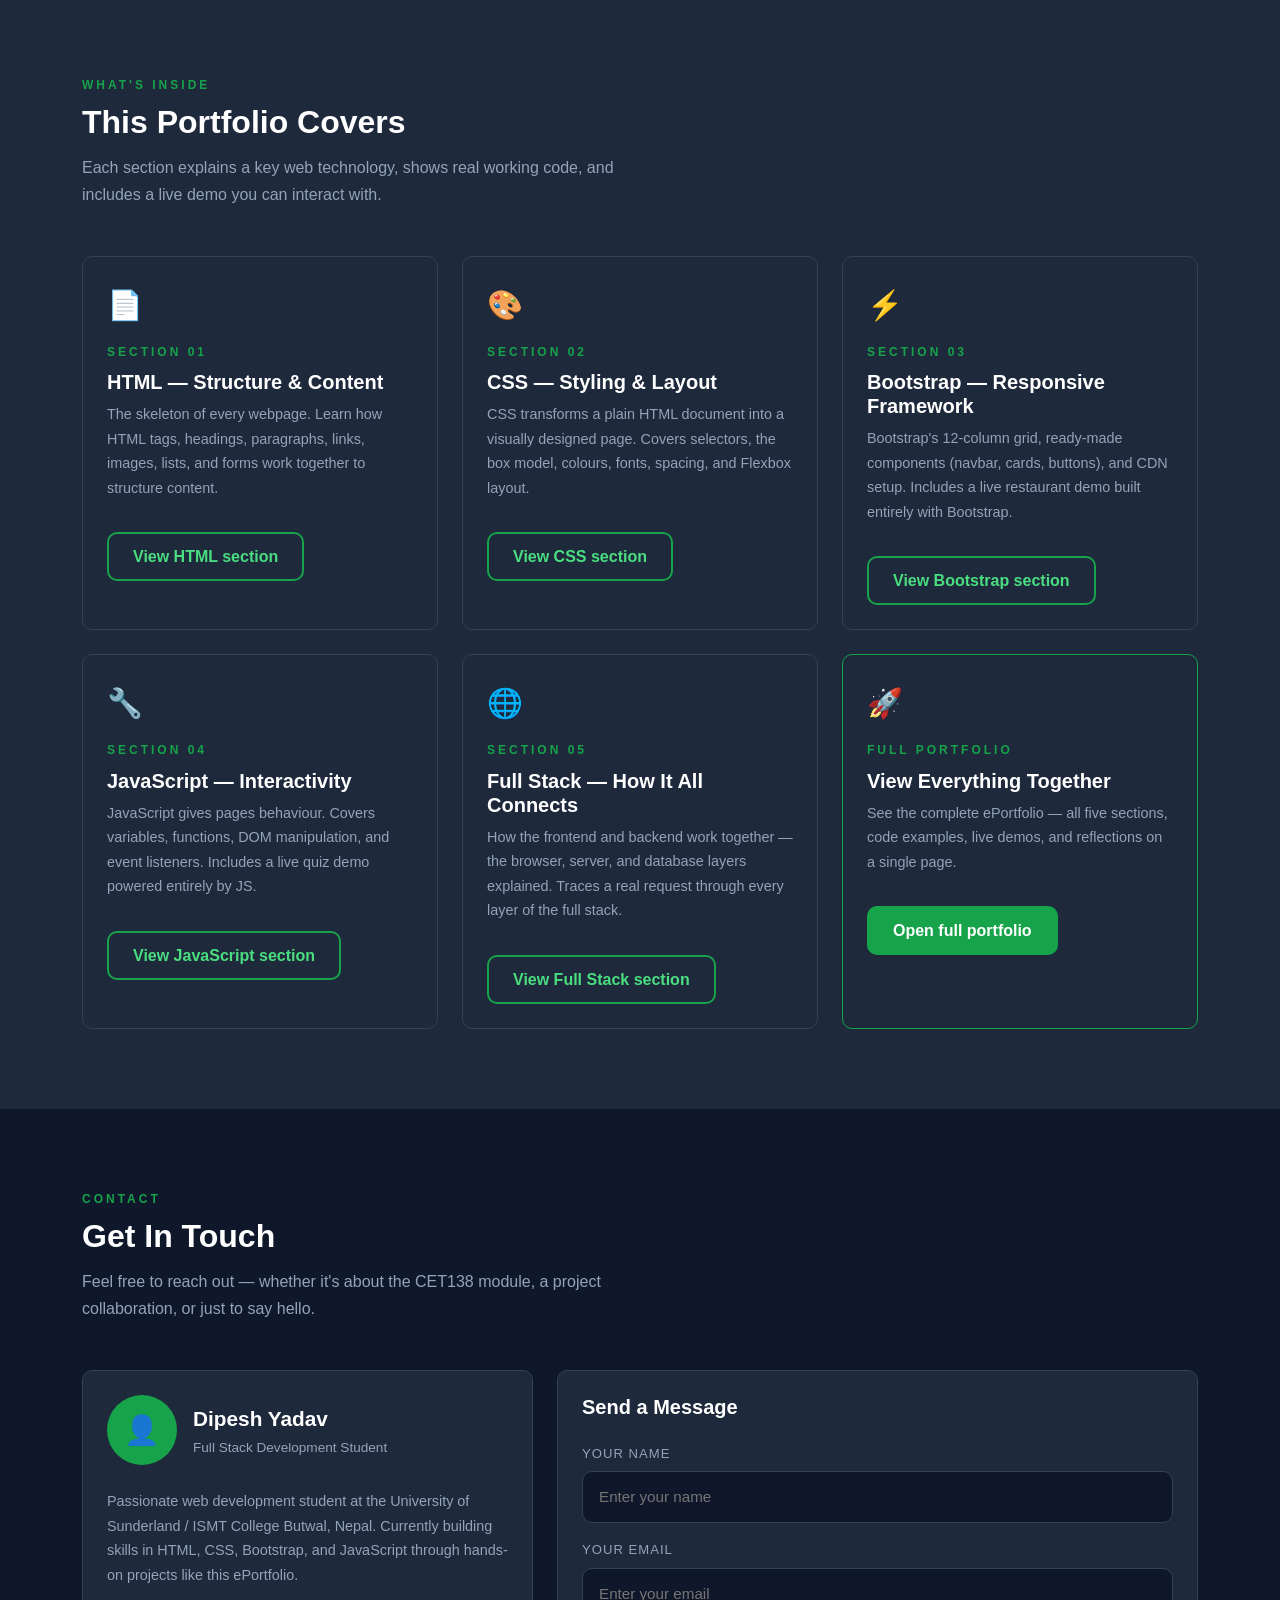
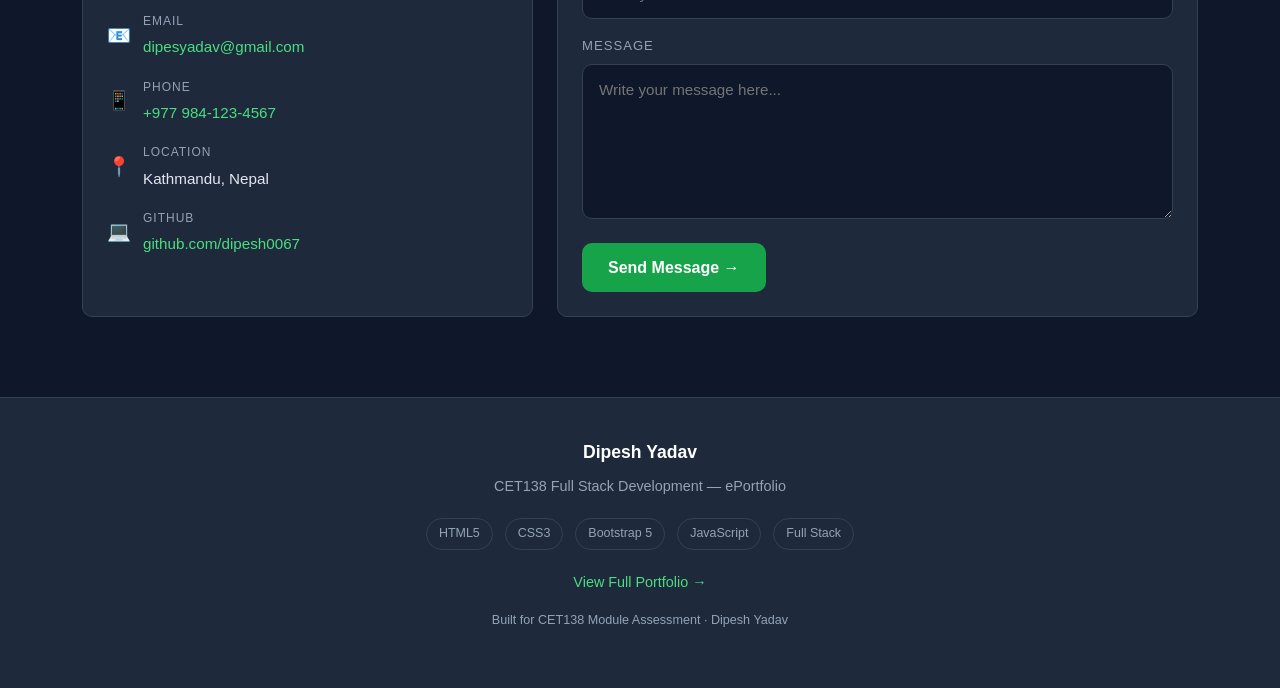
==== commit ef43baad: "update" ====
--- a/index.html
+++ b/index.html
@@ -4,184 +4,271 @@
   <meta charset="UTF-8">
   <meta name="viewport" content="width=device-width, initial-scale=1.0">
   <title>Dipesh Yadav — CET138 Portfolio</title>
-  <link href="https://fonts.googleapis.com/css2?family=Space+Grotesk:wght@400;500;600;700&family=Inter:wght@400;500;600&display=swap" rel="stylesheet">
-  <link href="https://cdn.jsdelivr.net/npm/bootstrap@5.3.0/dist/css/bootstrap.min.css" rel="stylesheet">
-  <link rel="stylesheet" href="./CSS/index.css">
+  <link rel="stylesheet" href="https://cdn.jsdelivr.net/npm/bootstrap@5.3.0/dist/css/bootstrap.min.css">
+  <link rel="stylesheet" href="CSS/index.css">
 </head>
 <body>
 
-<!-- NAVBAR -->
-<nav class="navbar navbar-expand-lg">
-  <div class="container">
-    <a class="navbar-brand" href="index.html">
-      Dipesh Yadav <span class="brand-badge">CET138</span>
-    </a>
-    <button class="navbar-toggler" type="button" data-bs-toggle="collapse" data-bs-target="#nav">
-      <span class="navbar-toggler-icon"></span>
-    </button>
-    <div class="collapse navbar-collapse" id="nav">
-      <ul class="navbar-nav ms-auto gap-1">
-        <li class="nav-item"><a class="nav-link" href="#about">About</a></li>
-        <li class="nav-item"><a class="nav-link" href="#portfolio">Portfolio</a></li>
-        <li class="nav-item"><a class="nav-link active-nav" href="./HTML/Portfolio.html">View Full Portfolio →</a></li>
-      </ul>
-    </div>
-  </div>
-</nav>
-
-<!-- HERO -->
-<section class="hero">
-  <div class="hero-grid"></div>
-  <div class="hero-glow1"></div>
-  <div class="hero-glow2"></div>
-  <div class="container">
-    <div class="row align-items-center g-5">
-      <div class="col-lg-6 hero-content">
-        <div class="hero-eyebrow">CET138 Full Stack Development</div>
-        <h1><span class="grad">Dipesh</span><br>Yadav</h1>
-        <div class="hero-role">Full Stack Development Student</div>
-        <p class="hero-desc">
-          Welcome to my CET138 ePortfolio. This site demonstrates my understanding of full stack web technologies — from writing HTML structure to styling with CSS, building with Bootstrap, and adding JavaScript interactivity.
-        </p>
-        <div class="hero-btns">
-          <a href="./HTML/Portfolio.html" class="btn-primary-hero">View Full Portfolio →</a>
-          <a href="#portfolio" class="btn-ghost-hero">What's Inside</a>
-        </div>
-      </div>
-      <div class="col-lg-6 d-none d-lg-flex justify-content-center align-items-center">
-        <img src="./RESOURCE/image.JPG" alt="Hero image" class="hero-photo">
-      </div>
-    </div>
-  </div>
-</section>
-
-<!-- ABOUT STRIP -->
-<section class="about-strip" id="about">
-  <div class="container">
-    <div class="row align-items-center g-5">
-      <div class="col-lg-7 fade-up">
-        <h2>About This Portfolio</h2>
-        <p>
-          This ePortfolio was created as part of the CET138 Full Stack Development module. It covers the core technologies used to build modern websites — HTML for structure, CSS for styling, Bootstrap for responsive layouts, and JavaScript for interactivity. Each section includes a written explanation, a code example, and a live working demo.
-        </p>
-      </div>
-      <div class="col-lg-5">
-        <div class="row g-3 text-center fade-up">
-          <div class="col-4">
-            <div class="stat-box">
-              <div class="stat-num">5</div>
-              <div class="stat-label">Technologies</div>
-            </div>
-          </div>
-          <div class="col-4">
-            <div class="stat-box">
-              <div class="stat-num">3</div>
-              <div class="stat-label">Live Demos</div>
-            </div>
-          </div>
-          <div class="col-4">
-            <div class="stat-box">
-              <div class="stat-num">4</div>
-              <div class="stat-label">Sections</div>
-            </div>
-          </div>
-        </div>
-      </div>
-    </div>
-  </div>
-</section>
-
-<!-- PORTFOLIO SECTIONS -->
-<section class="sections-area" id="portfolio">
-  <div class="container">
-    <div class="fade-up">
+  <!-- ===== NAVBAR ===== -->
+  <nav class="navbar navbar-expand-lg sticky-top">
+    <div class="container">
+      <a class="navbar-brand" href="index.html">
+        Dipesh Yadav <span class="brand-badge">CET138</span>
+      </a>
+      <button class="navbar-toggler" type="button" data-bs-toggle="collapse" data-bs-target="#nav">
+        <span class="navbar-toggler-icon"></span>
+      </button>
+      <div class="collapse navbar-collapse" id="nav">
+        <ul class="navbar-nav ms-auto gap-1">
+          <li class="nav-item"><a class="nav-link" href="#about">About</a></li>
+          <li class="nav-item"><a class="nav-link" href="#portfolio">Portfolio</a></li>
+          <li class="nav-item"><a class="nav-link" href="#contact">Contact</a></li>
+          <li class="nav-item"><a class="nav-link active-nav" href="HTML/Portfolio.html">View Full Portfolio →</a></li>
+        </ul>
+      </div>
+    </div>
+  </nav>
+
+  <!-- ===== HERO ===== -->
+  <section class="hero" id="top">
+    <div class="container">
+      <div class="row align-items-center">
+        <div class="col-lg-6 fade-up">
+          <div class="hero-badge">◆ CET138 FULL STACK DEVELOPMENT</div>
+          <h1>Dipesh<br><span>Yadav</span></h1>
+          <p>Full Stack Development Student at University of Sunderland / ISMT College Butwal. This ePortfolio demonstrates my understanding of HTML, CSS, Bootstrap, and JavaScript.</p>
+          <a href="HTML/Portfolio.html" class="btn-green me-3">View Full Portfolio →</a>
+          <a href="#portfolio" class="btn-outline">What's Inside</a>
+          <div class="d-flex gap-3 mt-4 flex-wrap">
+            <div class="stat-pill"><div class="num">5</div><div class="lbl">Technologies</div></div>
+            <div class="stat-pill"><div class="num">3+</div><div class="lbl">Live Demos</div></div>
+            <div class="stat-pill"><div class="num">4</div><div class="lbl">Sections</div></div>
+          </div>
+        </div>
+        <div class="col-lg-6 text-center mt-4 mt-lg-0 fade-up">
+          <img src="RESOURCE/image.JPG" alt="Dipesh Yadav" class="hero-img">
+        </div>
+      </div>
+    </div>
+  </section>
+
+  <!-- ===== ABOUT ===== -->
+  <section id="about">
+    <div class="container">
+      <div class="section-label">About</div>
+      <h2 class="section-title">About This Portfolio</h2>
+      <div class="row g-4 align-items-center">
+        <div class="col-lg-7 fade-up">
+          <p class="section-sub">
+            This ePortfolio was created as part of the CET138 Full Stack Development module at the University of Sunderland / ISMT College Butwal. It covers the four core technologies used to build modern websites — HTML for structure, CSS for styling, Bootstrap for responsive layouts, and JavaScript for interactivity.
+          </p>
+          <p class="section-sub mt-3">
+            Each section includes a written explanation of the technology, real working code examples, and a live interactive demo. The portfolio itself is the demonstration — every visual effect, layout, and interaction you see is produced by the code being explained.
+          </p>
+          <a href="HTML/Portfolio.html" class="btn-green mt-3 d-inline-block">View Full Portfolio →</a>
+        </div>
+        <div class="col-lg-5 fade-up">
+          <div class="row g-3">
+            <div class="col-6">
+              <div class="card-custom text-center">
+                <span class="card-icon">📄</span>
+                <h5>HTML</h5>
+                <p>Structure & Content</p>
+              </div>
+            </div>
+            <div class="col-6">
+              <div class="card-custom text-center">
+                <span class="card-icon">🎨</span>
+                <h5>CSS</h5>
+                <p>Styling & Layout</p>
+              </div>
+            </div>
+            <div class="col-6">
+              <div class="card-custom text-center">
+                <span class="card-icon">⚡</span>
+                <h5>Bootstrap</h5>
+                <p>Responsive Framework</p>
+              </div>
+            </div>
+            <div class="col-6">
+              <div class="card-custom text-center">
+                <span class="card-icon">🔧</span>
+                <h5>JavaScript</h5>
+                <p>Interactivity & Logic</p>
+              </div>
+            </div>
+          </div>
+        </div>
+      </div>
+    </div>
+  </section>
+
+  <!-- ===== PORTFOLIO SECTIONS ===== -->
+  <section id="portfolio">
+    <div class="container">
       <div class="section-label">What's Inside</div>
-      <h2 class="sections-title">This Portfolio Covers</h2>
-      <p class="sections-sub">Each section of the portfolio explains a key web technology, shows real working code, and includes a live demo you can interact with.</p>
-    </div>
-    <div class="row g-4">
-
-      <div class="col-md-6 col-lg-4 fade-up">
-        <a href="./HTML/Portfolio.html#html" class="port-card">
-          <div class="port-card-icon">📄</div>
-          <div class="port-card-eyebrow">Section 01</div>
-          <h3>HTML — Structure &amp; Content</h3>
-          <p>The skeleton of every webpage. Learn how HTML tags, headings, paragraphs, links, images, lists, and forms work together to structure content.</p>
-          <span class="port-card-link">View HTML section</span>
-        </a>
-      </div>
-
-      <div class="col-md-6 col-lg-4 fade-up">
-        <a href="./HTML/Portfolio.html#css" class="port-card">
-          <div class="port-card-icon">🎨</div>
-          <div class="port-card-eyebrow">Section 02</div>
-          <h3>CSS — Styling &amp; Layout</h3>
-          <p>CSS transforms a plain HTML document into a visually designed page. Covers selectors, the box model, colours, fonts, spacing, and Flexbox layout.</p>
-          <span class="port-card-link">View CSS section</span>
-        </a>
-      </div>
-
-      <div class="col-md-6 col-lg-4 fade-up">
-        <a href="./HTML/Portfolio.html#bootstrap" class="port-card">
-          <div class="port-card-icon">⚡</div>
-          <div class="port-card-eyebrow">Section 03</div>
-          <h3>Bootstrap — Responsive Framework</h3>
-          <p>Bootstrap's 12-column grid, ready-made components (navbar, cards, buttons), and CDN setup. Includes a live restaurant demo built entirely with Bootstrap classes.</p>
-          <span class="port-card-link">View Bootstrap section</span>
-        </a>
-      </div>
-
-      <div class="col-md-6 col-lg-4 fade-up">
-        <a href="./HTML/Portfolio.html#javascript" class="port-card">
-          <div class="port-card-icon">🔧</div>
-          <div class="port-card-eyebrow">Section 04</div>
-          <h3>JavaScript — Interactivity</h3>
-          <p>JavaScript gives pages behaviour. Covers variables, functions, DOM manipulation, and event listeners. Includes a live correct/wrong quiz demo powered entirely by JS.</p>
-          <span class="port-card-link">View JavaScript section</span>
-        </a>
-      </div>
-
-      <div class="col-md-6 col-lg-4 fade-up">
-        <a href="./HTML/Portfolio.html#fullstack" class="port-card">
-          <div class="port-card-icon">🌐</div>
-          <div class="port-card-eyebrow">Section 05</div>
-          <h3>Full Stack — How It All Connects</h3>
-          <p>How the frontend and backend work together — the browser, server, and database layers explained. Traces a real request through every layer of the full stack.</p>
-          <span class="port-card-link">View Full Stack section</span>
-        </a>
-      </div>
-
-      <div class="col-md-6 col-lg-4 fade-up">
-        <a href="./HTML/Portfolio.html" class="port-card port-card-featured">
-          <div class="port-card-icon">🚀</div>
-          <div class="port-card-eyebrow">Full Portfolio</div>
-          <h3>View Everything Together</h3>
-          <p>See the complete ePortfolio — all five sections, code examples, live demos, and reflections on a single page.</p>
-          <span class="port-card-link">Open full portfolio</span>
-        </a>
-      </div>
-
-    </div>
-  </div>
-</section>
-
-<!-- FOOTER -->
-<footer>
-  <div class="container">
-    <div class="row align-items-start g-4">
-      <div class="col-md-6">
-        <div class="footer-brand">Dipesh Yadav</div>
-        <div class="footer-sub">CET138 Full Stack Development — ePortfolio</div>
-      </div>
-      <div class="col-md-6 text-md-end">
-        <a href="./HTML/Portfolio.html" class="footer-portfolio-link">View Full Portfolio →</a>
-      </div>
-    </div>
-    <div class="footer-copy">Built for CET138 Module Assessment · Dipesh Yadav</div>
-  </div>
-</footer>
-
-<script src="https://cdn.jsdelivr.net/npm/bootstrap@5.3.0/dist/js/bootstrap.bundle.min.js"></script>
-<script src="./JS/scripts.js"></script>
+      <h2 class="section-title">This Portfolio Covers</h2>
+      <p class="section-sub mb-5">Each section explains a key web technology, shows real working code, and includes a live demo you can interact with.</p>
+      <div class="row g-4">
+        <div class="col-md-4 fade-up">
+          <div class="card-custom">
+            <span class="card-icon">📄</span>
+            <div class="section-label">Section 01</div>
+            <h5>HTML — Structure & Content</h5>
+            <p>The skeleton of every webpage. Learn how HTML tags, headings, paragraphs, links, images, lists, and forms work together to structure content.</p>
+            <a href="HTML/Portfolio.html#html" class="btn-outline mt-3 d-inline-block">View HTML section</a>
+          </div>
+        </div>
+        <div class="col-md-4 fade-up">
+          <div class="card-custom">
+            <span class="card-icon">🎨</span>
+            <div class="section-label">Section 02</div>
+            <h5>CSS — Styling & Layout</h5>
+            <p>CSS transforms a plain HTML document into a visually designed page. Covers selectors, the box model, colours, fonts, spacing, and Flexbox layout.</p>
+            <a href="HTML/Portfolio.html#css" class="btn-outline mt-3 d-inline-block">View CSS section</a>
+          </div>
+        </div>
+        <div class="col-md-4 fade-up">
+          <div class="card-custom">
+            <span class="card-icon">⚡</span>
+            <div class="section-label">Section 03</div>
+            <h5>Bootstrap — Responsive Framework</h5>
+            <p>Bootstrap's 12-column grid, ready-made components (navbar, cards, buttons), and CDN setup. Includes a live restaurant demo built entirely with Bootstrap.</p>
+            <a href="HTML/Portfolio.html#bootstrap" class="btn-outline mt-3 d-inline-block">View Bootstrap section</a>
+          </div>
+        </div>
+        <div class="col-md-4 fade-up">
+          <div class="card-custom">
+            <span class="card-icon">🔧</span>
+            <div class="section-label">Section 04</div>
+            <h5>JavaScript — Interactivity</h5>
+            <p>JavaScript gives pages behaviour. Covers variables, functions, DOM manipulation, and event listeners. Includes a live quiz demo powered entirely by JS.</p>
+            <a href="HTML/Portfolio.html#javascript" class="btn-outline mt-3 d-inline-block">View JavaScript section</a>
+          </div>
+        </div>
+        <div class="col-md-4 fade-up">
+          <div class="card-custom">
+            <span class="card-icon">🌐</span>
+            <div class="section-label">Section 05</div>
+            <h5>Full Stack — How It All Connects</h5>
+            <p>How the frontend and backend work together — the browser, server, and database layers explained. Traces a real request through every layer of the full stack.</p>
+            <a href="HTML/Portfolio.html#fullstack" class="btn-outline mt-3 d-inline-block">View Full Stack section</a>
+          </div>
+        </div>
+        <div class="col-md-4 fade-up">
+          <div class="card-custom card-highlight">
+            <span class="card-icon">🚀</span>
+            <div class="section-label">Full Portfolio</div>
+            <h5>View Everything Together</h5>
+            <p>See the complete ePortfolio — all five sections, code examples, live demos, and reflections on a single page.</p>
+            <a href="HTML/Portfolio.html" class="btn-green mt-3 d-inline-block">Open full portfolio</a>
+          </div>
+        </div>
+      </div>
+    </div>
+  </section>
+
+  <!-- ===== CONTACT ===== -->
+  <section id="contact">
+    <div class="container">
+      <div class="section-label">Contact</div>
+      <h2 class="section-title">Get In Touch</h2>
+      <p class="section-sub mb-5">Feel free to reach out — whether it's about the CET138 module, a project collaboration, or just to say hello.</p>
+      <div class="row g-4">
+
+        <!-- Info card -->
+        <div class="col-lg-5 fade-up">
+          <div class="card-custom">
+            <div class="d-flex align-items-center gap-3 mb-4">
+              <div class="contact-avatar">👤</div>
+              <div>
+                <div class="css-demo-name">Dipesh Yadav</div>
+                <div class="css-demo-role">Full Stack Development Student</div>
+              </div>
+            </div>
+            <p class="section-sub mb-4">Passionate web development student at the University of Sunderland / ISMT College Butwal, Nepal. Currently building skills in HTML, CSS, Bootstrap, and JavaScript through hands-on projects like this ePortfolio.</p>
+            <div class="d-flex flex-column gap-3">
+              <div class="contact-info-row">
+                <span class="contact-icon">📧</span>
+                <div>
+                  <span class="contact-info-label">Email</span>
+                  <span class="contact-info-value"><a href="mailto:dipeshyadav@gmail.com">dipesyadav@gmail.com</a></span>
+                </div>
+              </div>
+              <div class="contact-info-row">
+                <span class="contact-icon">📱</span>
+                <div>
+                  <span class="contact-info-label">Phone</span>
+                  <span class="contact-info-value"><a href="tel:+9779841234567">+977 984-123-4567</a></span>
+                </div>
+              </div>
+              <div class="contact-info-row">
+                <span class="contact-icon">📍</span>
+                <div>
+                  <span class="contact-info-label">Location</span>
+                  <span class="contact-info-value">Kathmandu, Nepal</span>
+                </div>
+              </div>
+              <div class="contact-info-row">
+                <span class="contact-icon">💻</span>
+                <div>
+                  <span class="contact-info-label">GitHub</span>
+                  <span class="contact-info-value"><a href="https://github.com/dipesh0067" target="_blank">github.com/dipesh0067</a></span>
+                </div>
+              </div>
+            </div>
+          </div>
+        </div>
+
+        <!-- Contact form -->
+        <div class="col-lg-7 fade-up">
+          <div class="card-custom">
+            <h5 class="mb-4">Send a Message</h5>
+            <div class="d-flex flex-column gap-3">
+              <div>
+                <label class="contact-form-label">Your Name</label>
+                <input type="text" id="contact-name" class="contact-form-input" placeholder="Enter your name">
+              </div>
+              <div>
+                <label class="contact-form-label">Your Email</label>
+                <input type="email" id="contact-email" class="contact-form-input" placeholder="Enter your email">
+              </div>
+              <div>
+                <label class="contact-form-label">Message</label>
+                <textarea id="contact-msg" rows="5" class="contact-form-input" placeholder="Write your message here..."></textarea>
+              </div>
+              <div>
+                <button onclick="sendMessage()" class="btn-green">Send Message →</button>
+              </div>
+              <div id="contact-success" class="contact-success">
+                ✓ Message sent! I'll get back to you soon.
+              </div>
+            </div>
+          </div>
+        </div>
+
+      </div>
+    </div>
+  </section>
+
+  <!-- ===== FOOTER ===== -->
+  <footer>
+    <div class="container">
+      <div class="footer-name">Dipesh Yadav</div>
+      <p>CET138 Full Stack Development — ePortfolio</p>
+      <div class="mt-3">
+        <span class="tag-pill">HTML5</span>
+        <span class="tag-pill">CSS3</span>
+        <span class="tag-pill">Bootstrap 5</span>
+        <span class="tag-pill">JavaScript</span>
+        <span class="tag-pill">Full Stack</span>
+      </div>
+      <p class="mt-3"><a href="HTML/Portfolio.html" class="footer-link">View Full Portfolio →</a></p>
+      <p class="mt-2 small">Built for CET138 Module Assessment · Dipesh Yadav</p>
+    </div>
+  </footer>
+
+  <script src="https://cdn.jsdelivr.net/npm/bootstrap@5.3.0/dist/js/bootstrap.bundle.min.js"></script>
+  <script src="JS/scripts.js"></script>
 </body>
 </html>
--- a/CSS/index.css
+++ b/CSS/index.css
@@ -1,513 +1,566 @@
-/* ══════════════════════════════════════════
-   INDEX.CSS — CET138 ePortfolio
-   Covers: index.html · Portfolio.html · Resume.html
-   ══════════════════════════════════════════ */
-
-/* ── CSS VARIABLES ── */
+/* ============================================
+   CET138 Portfolio — Custom Stylesheet
+   Student: Dipesh Yadav | Reg: 250939312
+   ============================================ */
+
+/* — CSS VARIABLES (Custom Properties) — */
 :root {
-  --navy:   #080f1e;
-  --navy2:  #0f1f3d;
-  --blue:   #2563eb;
-  --blue2:  #3b82f6;
-  --cyan:   #06b6d4;
-  --purple: #7c3aed;
-  --green:  #10b981;
-  --red:    #ef4444;
-  --amber:  #f59e0b;
-  --light:  #f8faff;
-  --border: #e2e8f0;
-  --grey:   #64748b;
-  --text:   #1e293b;
-}
-
-/* ── RESET & BASE ── */
-* { margin: 0; padding: 0; box-sizing: border-box; scroll-behavior: smooth; }
-body { font-family: 'Inter', sans-serif; background: #fff; color: var(--text); line-height: 1.7; overflow-x: hidden; }
-
-
-/* ══════════════════════════════════════════
-   NAVBAR
-   ══════════════════════════════════════════ */
+  --primary:    #16a34a;
+  --primary2:   #15803d;
+  --dark:       #0f172a;
+  --dark2:      #1e293b;
+  --card-bg:    #1e293b;
+  --border:     #334155;
+  --text:       #e2e8f0;
+  --text-muted: #94a3b8;
+  --accent:     #4ade80;
+  --white:      #ffffff;
+  --danger:     #ef4444;
+  --radius:     10px;
+  --shadow:     0 4px 24px rgba(0,0,0,0.35);
+}
+
+/* — RESET & BASE — */
+*, *::before, *::after { box-sizing: border-box; margin: 0; padding: 0; }
+
+body {
+  font-family: 'Segoe UI', Arial, sans-serif;
+  background-color: var(--dark);
+  color: var(--text);
+  line-height: 1.7;
+}
+
+/* — NAVBAR — */
 .navbar {
-  background: rgba(8,15,30,0.97) !important;
-  backdrop-filter: blur(12px);
+  background: var(--dark2) !important;
+  border-bottom: 2px solid var(--primary);
   padding: 14px 0;
-  position: sticky; top: 0; z-index: 1000;
-  border-bottom: 1px solid rgba(37,99,235,0.3);
 }
 .navbar-brand {
-  font-family: 'Space Grotesk', sans-serif;
-  font-weight: 700; font-size: 1.05rem; color: #fff !important;
-  display: flex; align-items: center; gap: 10px;
+  font-weight: 700;
+  font-size: 1.2rem;
+  color: var(--white) !important;
 }
 .brand-badge {
-  background: linear-gradient(135deg, var(--blue), var(--cyan));
-  color: white; font-size: 0.7rem; font-weight: 700;
-  padding: 3px 9px; border-radius: 20px; letter-spacing: 0.5px;
-}
-.nav-link { color: rgba(255,255,255,0.65) !important; font-size: 0.83rem; font-weight: 500; padding: 7px 13px !important; border-radius: 7px; transition: all 0.2s; }
-.nav-link:hover { color: #fff !important; background: rgba(255,255,255,0.08); }
-.nav-link.active-nav { color: #fff !important; background: rgba(37,99,235,0.25); }
-.navbar-toggler { border-color: rgba(255,255,255,0.2); }
-.navbar-toggler-icon { filter: invert(1); }
-
-
-/* ══════════════════════════════════════════
-   HERO
-   ══════════════════════════════════════════ */
+  background: var(--primary);
+  color: #fff;
+  font-size: 0.7rem;
+  padding: 2px 8px;
+  border-radius: 20px;
+  margin-left: 8px;
+  vertical-align: middle;
+}
+.nav-link {
+  color: var(--text-muted) !important;
+  font-weight: 500;
+  transition: color 0.2s;
+}
+.nav-link:hover, .nav-link.active-nav {
+  color: var(--accent) !important;
+}
+
+/* — HERO (index.html) — */
 .hero {
-  background: var(--navy);
+  background: linear-gradient(135deg, var(--dark2) 60%, #052e16 100%);
   min-height: 100vh;
-  display: flex; align-items: center;
-  position: relative; overflow: hidden; padding: 80px 0;
-}
-.hero-grid {
-  position: absolute; inset: 0;
-  background-image:
-    linear-gradient(rgba(37,99,235,0.07) 1px, transparent 1px),
-    linear-gradient(90deg, rgba(37,99,235,0.07) 1px, transparent 1px);
-  background-size: 60px 60px;
-}
-.hero-glow1 { position: absolute; top: -200px; right: -200px; width: 700px; height: 700px; background: radial-gradient(circle, rgba(37,99,235,0.18) 0%, transparent 65%); border-radius: 50%; }
-.hero-glow2 { position: absolute; bottom: -200px; left: -150px; width: 600px; height: 600px; background: radial-gradient(circle, rgba(6,182,212,0.12) 0%, transparent 65%); border-radius: 50%; }
-.hero-content { position: relative; z-index: 2; }
-
-.hero-eyebrow {
-  display: inline-flex; align-items: center; gap: 8px;
-  background: rgba(37,99,235,0.12); border: 1px solid rgba(37,99,235,0.3);
-  color: var(--cyan); padding: 6px 16px; border-radius: 30px;
-  font-size: 0.78rem; font-weight: 600; letter-spacing: 1.2px;
-  text-transform: uppercase; margin-bottom: 28px;
-}
-.hero-eyebrow::before { content: ''; width: 6px; height: 6px; background: var(--cyan); border-radius: 50%; animation: pulse 2s infinite; }
-@keyframes pulse { 0%,100%{ opacity:1; transform:scale(1); } 50%{ opacity:0.4; transform:scale(0.8); } }
-
+  display: flex;
+  align-items: center;
+  padding: 20px 0 40px;
+  position: relative;
+  overflow: hidden;
+}
+.hero::before {
+  content: '';
+  position: absolute;
+  inset: 0;
+  background: radial-gradient(ellipse at 70% 50%, rgba(22,163,74,0.12) 0%, transparent 60%);
+}
+.hero-badge {
+  display: inline-block;
+  border: 1px solid var(--primary);
+  color: var(--accent);
+  font-size: 0.78rem;
+  letter-spacing: 2px;
+  padding: 4px 14px;
+  border-radius: 20px;
+  margin-bottom: 20px;
+  text-transform: uppercase;
+}
 .hero h1 {
-  font-family: 'Space Grotesk', sans-serif;
-  font-size: clamp(2.8rem, 7vw, 4.5rem);
-  font-weight: 700; color: #fff; line-height: 1.1;
-  letter-spacing: -1.5px; margin-bottom: 8px;
-}
-.hero h1 .grad,
-.grad {
-  background: linear-gradient(135deg, var(--blue2), var(--cyan));
-  -webkit-background-clip: text; -webkit-text-fill-color: transparent; background-clip: text;
-}
-.hero-role { font-size: 1.1rem; color: rgba(255,255,255,0.5); margin-bottom: 24px; font-weight: 500; }
-.hero-desc { font-size: 1rem; color: rgba(255,255,255,0.6); max-width: 500px; margin-bottom: 40px; line-height: 1.8; }
-
-.hero-btns { display: flex; gap: 14px; flex-wrap: wrap; margin-bottom: 48px; }
-.btn-primary-hero {
-  background: linear-gradient(135deg, var(--blue), var(--blue2));
-  color: white; border: none; padding: 13px 28px; border-radius: 10px;
-  font-weight: 600; font-size: 0.9rem; cursor: pointer; text-decoration: none;
-  display: inline-block; transition: transform 0.2s, box-shadow 0.2s;
-  box-shadow: 0 4px 20px rgba(37,99,235,0.4);
-}
-.btn-primary-hero:hover { transform: translateY(-2px); box-shadow: 0 8px 28px rgba(37,99,235,0.5); color: white; }
-.btn-ghost-hero {
-  background: rgba(255,255,255,0.06); color: rgba(255,255,255,0.85);
-  border: 1px solid rgba(255,255,255,0.15); padding: 13px 28px; border-radius: 10px;
-  font-weight: 600; font-size: 0.9rem; cursor: pointer; text-decoration: none;
-  display: inline-block; transition: all 0.2s;
-}
-.btn-ghost-hero:hover { background: rgba(255,255,255,0.12); color: white; }
-
-/* Hero stats (portfolio page) */
-.hero-stats {
-  display: flex; gap: 40px; flex-wrap: wrap;
-  border-top: 1px solid rgba(255,255,255,0.08);
-  padding-top: 32px;
-}
-.hero-stat-num { font-family: 'Space Grotesk', sans-serif; font-size: 1.8rem; font-weight: 700; color: #fff; line-height: 1; margin-bottom: 4px; }
-.hero-stat-num span { color: var(--cyan); }
-.hero-stat-label { font-size: 0.78rem; color: rgba(255,255,255,0.45); text-transform: uppercase; letter-spacing: 0.8px; }
-
-/* Hero visual pills (portfolio page) */
-.hero-visual { position: relative; z-index: 2; display: flex; flex-direction: column; gap: 14px; }
-.tech-row { display: flex; gap: 12px; justify-content: flex-end; }
-.tech-pill {
-  background: rgba(255,255,255,0.05); border: 1px solid rgba(255,255,255,0.1);
-  border-radius: 10px; padding: 14px 20px;
-  display: flex; align-items: center; gap: 10px;
-  transition: all 0.3s; cursor: default;
-}
-.tech-pill:hover { background: rgba(37,99,235,0.15); border-color: rgba(37,99,235,0.4); transform: translateX(-4px); }
-.tech-pill-icon { font-size: 1.4rem; }
-.tech-pill-name { font-family: 'Space Grotesk', sans-serif; font-weight: 600; font-size: 0.9rem; color: #fff; }
-.tech-pill-desc { font-size: 0.75rem; color: rgba(255,255,255,0.45); }
-
-/* Photo ring (index page) */
-.photo-wrap { position: relative; z-index: 2; display: flex; justify-content: center; align-items: center; }
-.photo-ring {
-  width: 280px; height: 280px; border-radius: 50%;
-  background: linear-gradient(135deg, var(--blue), var(--cyan));
-  padding: 4px; box-shadow: 0 0 60px rgba(37,99,235,0.35); position: relative;
-}
-.photo-inner {
-  width: 100%; height: 100%; border-radius: 50%;
-  background: var(--navy2);
-  display: flex; flex-direction: column; align-items: center; justify-content: center;
-  overflow: hidden; position: relative;
-}
-.photo-inner img { width: 100%; height: 100%; object-fit: cover; border-radius: 50%; display: block; }
-.photo-placeholder {
-  display: flex; flex-direction: column; align-items: center; justify-content: center;
-  gap: 10px; color: rgba(255,255,255,0.4); font-size: 0.8rem; text-align: center; padding: 20px;
-}
-.photo-placeholder .icon { font-size: 3.5rem; }
-.photo-badge {
-  position: absolute; bottom: -10px; right: 10px;
-  background: linear-gradient(135deg, var(--green), #059669);
-  color: white; padding: 6px 14px; border-radius: 20px;
-  font-size: 0.72rem; font-weight: 700; letter-spacing: 0.5px;
-  box-shadow: 0 4px 14px rgba(16,185,129,0.4);
-}
-
-
-/* ══════════════════════════════════════════
-   ABOUT STRIP (index page)
-   ══════════════════════════════════════════ */
-.about-strip {
-  background: #f8faff; border-top: 1px solid var(--border); border-bottom: 1px solid var(--border);
-  padding: 56px 0;
-}
-.about-strip h2 { font-family: 'Space Grotesk', sans-serif; font-size: 1.8rem; font-weight: 700; color: var(--text); margin-bottom: 14px; }
-.about-strip p { color: var(--grey); font-size: 0.97rem; line-height: 1.8; max-width: 580px; }
-.stat-box { text-align: center; }
-.stat-num { font-family: 'Space Grotesk', sans-serif; font-size: 2.2rem; font-weight: 700; color: var(--blue); line-height: 1; }
-.stat-label { font-size: 0.8rem; color: var(--grey); font-weight: 500; margin-top: 4px; }
-
-
-/* ══════════════════════════════════════════
-   PORTFOLIO SECTION CARDS (index page)
-   ══════════════════════════════════════════ */
-.sections-area { padding: 80px 0; }
+  font-size: 3.4rem;
+  font-weight: 800;
+  line-height: 1.1;
+  color: var(--white);
+}
+.hero h1 span { color: var(--accent); }
+.hero p { color: var(--text-muted); font-size: 1.1rem; max-width: 480px; margin: 16px 0 30px; }
+.hero-img {
+  width: 100%;
+  max-width: 100%;
+  height: auto;
+  border-radius: 16px;
+  border: 2px solid var(--primary);
+  box-shadow: var(--shadow);
+  object-fit: cover;
+}
+
+/* — BUTTONS — */
+.btn-green {
+  background: var(--primary);
+  color: #fff;
+  padding: 11px 26px;
+  border-radius: var(--radius);
+  border: none;
+  font-weight: 600;
+  text-decoration: none;
+  display: inline-block;
+  transition: background 0.2s, transform 0.15s;
+  cursor: pointer;
+}
+.btn-green:hover { background: var(--primary2); color: #fff; transform: translateY(-2px); }
+.btn-outline {
+  border: 2px solid var(--primary);
+  color: var(--accent);
+  padding: 9px 24px;
+  border-radius: var(--radius);
+  font-weight: 600;
+  text-decoration: none;
+  display: inline-block;
+  transition: all 0.2s;
+  background: transparent;
+  cursor: pointer;
+}
+.btn-outline:hover { background: var(--primary); color: #fff; }
+
+/* — STAT PILLS — */
+.stat-pill {
+  background: var(--card-bg);
+  border: 1px solid var(--border);
+  border-radius: var(--radius);
+  padding: 14px 24px;
+  text-align: center;
+  display: inline-block;
+}
+.stat-pill .num { font-size: 1.8rem; font-weight: 800; color: var(--accent); }
+.stat-pill .lbl { font-size: 0.8rem; color: var(--text-muted); }
+
+/* — SECTION HEADINGS — */
 .section-label {
-  display: inline-block; font-size: 0.72rem; font-weight: 700; letter-spacing: 1.5px;
-  text-transform: uppercase; color: var(--blue); margin-bottom: 32px;
-  padding: 4px 12px; background: rgba(37,99,235,0.08); border-radius: 20px;
-}
-.sections-title { font-family: 'Space Grotesk', sans-serif; font-size: 2rem; font-weight: 700; color: var(--text); margin-bottom: 12px; }
-.sections-sub { color: var(--grey); font-size: 0.95rem; margin-bottom: 48px; max-width: 520px; }
-
-.port-card {
-  background: #fff; border: 1px solid var(--border); border-radius: 16px;
-  padding: 28px; transition: all 0.25s; text-decoration: none; color: var(--text);
-  display: block; height: 100%;
-}
-.port-card:hover { border-color: var(--blue); box-shadow: 0 8px 32px rgba(37,99,235,0.12); transform: translateY(-4px); color: var(--text); }
-.port-card-icon { font-size: 2rem; margin-bottom: 16px; }
-.port-card-eyebrow { font-size: 0.72rem; font-weight: 700; letter-spacing: 1px; text-transform: uppercase; color: var(--blue); margin-bottom: 8px; }
-.port-card h3 { font-family: 'Space Grotesk', sans-serif; font-size: 1.15rem; font-weight: 700; margin-bottom: 10px; }
-.port-card p { font-size: 0.88rem; color: var(--grey); line-height: 1.65; margin-bottom: 16px; }
-.port-card-link { font-size: 0.82rem; font-weight: 600; color: var(--blue); }
-.port-card:hover .port-card-link::after { content: ' →'; }
-
-/* Navbar brand photo */
-.navbar-brand { display: inline-flex; align-items: center; gap: 10px; }
-.brand-photo { width: 44px; height: 44px; border-radius: 8px; object-fit: cover; display: inline-block; }
-
-/* Hero landing image */
-.hero-photo { width: 620px; max-width: 100%; border-radius: 14px; object-fit: cover; box-shadow: 0 20px 40px rgba(2,6,23,0.6); }
+  font-size: 0.75rem;
+  letter-spacing: 3px;
+  color: var(--primary);
+  text-transform: uppercase;
+  font-weight: 700;
+  margin-bottom: 8px;
+}
+.section-title {
+  font-size: 2rem;
+  font-weight: 800;
+  color: var(--white);
+  margin-bottom: 12px;
+}
+.section-sub { color: var(--text-muted); max-width: 560px; }
+
+section { padding: 80px 0; }
+section:nth-child(even) { background: var(--dark2); }
+
+/* — CARDS — */
+.card-custom {
+  background: var(--card-bg);
+  border: 1px solid var(--border);
+  border-radius: var(--radius);
+  padding: 24px;
+  height: 100%;
+  transition: border-color 0.2s, transform 0.2s;
+}
+.card-custom:hover {
+  border-color: var(--primary);
+  transform: translateY(-4px);
+}
+.card-icon {
+  font-size: 1.8rem;
+  margin-bottom: 12px;
+  display: block;
+}
+.card-custom h5 { color: var(--white); font-weight: 700; margin-bottom: 8px; }
+.card-custom p  { color: var(--text-muted); font-size: 0.9rem; }
+
+/* — CODE BLOCKS — */
+.code-box {
+  background: #0d1117;
+  border: 1px solid var(--border);
+  border-radius: var(--radius);
+  padding: 20px;
+  font-family: 'Courier New', monospace;
+  font-size: 0.82rem;
+  color: #79c0ff;
+  overflow-x: auto;
+  white-space: pre;
+  line-height: 1.6;
+}
+.code-label {
+  background: var(--border);
+  color: var(--text-muted);
+  font-size: 0.75rem;
+  padding: 4px 12px;
+  border-radius: var(--radius) var(--radius) 0 0;
+  font-family: monospace;
+  display: inline-block;
+  margin-bottom: -1px;
+}
+
+/* — CSS DEMO BOX — */
+.css-demo-box {
+  background: var(--dark);
+  border: 2px dashed var(--border);
+  border-radius: var(--radius);
+  padding: 30px;
+}
+.css-demo-profile {
+  display: flex;
+  align-items: center;
+  gap: 20px;
+  background: #1e293b;
+  padding: 20px;
+  border-radius: var(--radius);
+  border: 1px solid var(--primary);
+  margin-bottom: 16px;
+}
+.css-demo-avatar {
+  width: 70px;
+  height: 70px;
+  border-radius: 50%;
+  background: var(--primary);
+  display: flex;
+  align-items: center;
+  justify-content: center;
+  font-size: 1.8rem;
+  flex-shrink: 0;
+}
+.css-demo-name { font-size: 1.3rem; font-weight: 700; color: var(--white); }
+.css-demo-role { color: var(--text-muted); font-size: 0.85rem; }
+.css-demo-btn {
+  background: #2563eb;
+  color: white;
+  padding: 8px 18px;
+  border-radius: 5px;
+  text-decoration: none;
+  font-size: 0.85rem;
+  display: inline-block;
+  margin-top: 10px;
+}
+.css-skill-list { list-style: none; padding: 0; display: flex; gap: 10px; flex-wrap: wrap; margin-top: 10px; }
+.css-skill-list li {
+  background: var(--primary);
+  color: white;
+  padding: 4px 12px;
+  border-radius: 20px;
+  font-size: 0.8rem;
+}
+
+/* — QUIZ — */
+.quiz-box {
+  background: var(--dark);
+  border: 1px solid var(--border);
+  border-radius: var(--radius);
+  padding: 28px;
+}
+.quiz-box h5 { color: var(--white); margin-bottom: 6px; }
+.quiz-box p  { color: var(--text-muted); font-size: 0.9rem; margin-bottom: 20px; }
+.quiz-btn {
+  display: block;
+  width: 100%;
+  text-align: left;
+  background: var(--card-bg);
+  border: 2px solid var(--border);
+  color: var(--text);
+  padding: 12px 18px;
+  border-radius: var(--radius);
+  margin-bottom: 10px;
+  cursor: pointer;
+  font-size: 0.95rem;
+  transition: all 0.2s;
+}
+.quiz-btn:hover { border-color: var(--primary); color: var(--accent); }
+.quiz-btn.correct { border-color: #16a34a; background: #052e16; color: #4ade80; }
+.quiz-btn.wrong   { border-color: var(--danger); background: #450a0a; color: #fca5a5; }
+.quiz-feedback-box {
+  display: none;
+  padding: 12px 18px;
+  border-radius: var(--radius);
+  font-weight: 600;
+  margin-top: 10px;
+}
+.quiz-feedback-box.show      { display: block; }
+.quiz-feedback-box.correct-fb { background: #052e16; color: #4ade80; border: 1px solid #16a34a; }
+.quiz-feedback-box.wrong-fb   { background: #450a0a; color: #fca5a5; border: 1px solid var(--danger); }
+#quiz-reset-btn { display: none; margin-top: 12px; }
+
+/* — FULLSTACK STEPS — */
+.step-card {
+  background: var(--card-bg);
+  border: 1px solid var(--border);
+  border-left: 4px solid var(--primary);
+  border-radius: var(--radius);
+  padding: 18px 20px;
+  margin-bottom: 14px;
+  display: flex;
+  gap: 16px;
+  align-items: flex-start;
+}
+.step-num {
+  background: var(--primary);
+  color: #fff;
+  font-weight: 800;
+  width: 32px;
+  height: 32px;
+  border-radius: 50%;
+  display: flex;
+  align-items: center;
+  justify-content: center;
+  flex-shrink: 0;
+  font-size: 0.9rem;
+}
+.step-card h6 { color: var(--white); font-weight: 700; margin-bottom: 4px; }
+.step-card p  { color: var(--text-muted); font-size: 0.85rem; margin: 0; }
+
+/* — CONTACT SECTION — */
+.contact-info-row {
+  display: flex;
+  align-items: center;
+  gap: 12px;
+}
+.contact-info-row .contact-icon { font-size: 1.2rem; }
+.contact-info-label {
+  color: var(--text-muted);
+  font-size: 0.75rem;
+  letter-spacing: 1px;
+  text-transform: uppercase;
+  display: block;
+  margin-bottom: 2px;
+}
+.contact-info-value { color: var(--text); font-size: 0.95rem; }
+.contact-info-value a { color: var(--accent); text-decoration: none; }
+.contact-avatar {
+  width: 70px;
+  height: 70px;
+  border-radius: 50%;
+  background: var(--primary);
+  display: flex;
+  align-items: center;
+  justify-content: center;
+  font-size: 1.8rem;
+  flex-shrink: 0;
+}
+.contact-form-input {
+  width: 100%;
+  background: var(--dark);
+  border: 1px solid var(--border);
+  color: var(--text);
+  padding: 12px 16px;
+  border-radius: var(--radius);
+  font-size: 0.95rem;
+  outline: none;
+  transition: border-color 0.2s;
+  font-family: inherit;
+}
+.contact-form-input:focus { border-color: var(--primary); }
+.contact-form-label {
+  color: var(--text-muted);
+  font-size: 0.82rem;
+  letter-spacing: 1px;
+  text-transform: uppercase;
+  display: block;
+  margin-bottom: 6px;
+}
+.contact-success {
+  display: none;
+  background: #052e16;
+  border: 1px solid var(--primary);
+  color: var(--accent);
+  padding: 12px 16px;
+  border-radius: var(--radius);
+  font-weight: 600;
+}
+
+/* — FOOTER — */
+footer {
+  background: var(--dark2);
+  border-top: 1px solid var(--border);
+  padding: 40px 0;
+  text-align: center;
+  color: var(--text-muted);
+  font-size: 0.9rem;
+}
+footer .footer-name { color: var(--white); font-weight: 700; font-size: 1.1rem; margin-bottom: 6px; }
+footer .tag-pill {
+  background: var(--card-bg);
+  border: 1px solid var(--border);
+  color: var(--text-muted);
+  padding: 4px 12px;
+  border-radius: 20px;
+  font-size: 0.78rem;
+  margin: 4px;
+  display: inline-block;
+}
+
+/* — FADE-UP ANIMATION — */
+.fade-up {
+  opacity: 0;
+  transform: translateY(30px);
+  transition: opacity 0.6s ease, transform 0.6s ease;
+}
+.fade-up.visible { opacity: 1; transform: translateY(0); }
+
+/* — PORTFOLIO PAGE BANNER — full screen — */
+.portfolio-banner {
+  background: linear-gradient(135deg, var(--dark2) 60%, #052e16 100%);
+  border-bottom: 3px solid var(--primary);
+  min-height: 100vh;
+  display: flex;
+  align-items: center;
+  justify-content: center;
+  text-align: center;
+  padding: 40px 0;
+  position: relative;
+  overflow: hidden;
+}
+.portfolio-banner::before {
+  content: '';
+  position: absolute;
+  inset: 0;
+  background: radial-gradient(ellipse at 50% 50%, rgba(22,163,74,0.13) 0%, transparent 65%);
+}
+.pb-inner {
+  max-width: 800px;
+  margin: 0 auto;
+  position: relative;
+  z-index: 1;
+}
+.pb-title {
+  font-size: 3rem;
+  font-weight: 800;
+  color: var(--white);
+  line-height: 1.15;
+  margin: 20px 0 18px;
+}
+.pb-title span { color: var(--accent); }
+.pb-sub {
+  color: var(--text-muted);
+  font-size: 1.1rem;
+  margin-bottom: 40px;
+  line-height: 1.8;
+}
+.pb-nav-pills {
+  display: flex;
+  flex-wrap: wrap;
+  gap: 12px;
+  justify-content: center;
+}
+.pb-pill {
+  background: var(--card-bg);
+  border: 1px solid var(--border);
+  color: var(--text);
+  padding: 12px 24px;
+  border-radius: 30px;
+  text-decoration: none;
+  font-size: 0.95rem;
+  font-weight: 600;
+  transition: all 0.2s;
+}
+.pb-pill:hover {
+  background: var(--primary);
+  border-color: var(--primary);
+  color: #fff;
+  transform: translateY(-2px);
+}
+
+/* — MINI DEMO BOX — */
+.mini-demo-box {
+  border: 2px solid var(--border);
+  border-radius: var(--radius);
+  overflow: hidden;
+}
+.mini-demo-label {
+  background: var(--border);
+  color: var(--text-muted);
+  font-size: 0.75rem;
+  padding: 5px 12px;
+  font-family: monospace;
+}
+
+/* — CARD HIGHLIGHT — */
+.card-highlight { border-color: var(--primary); }
+
+/* — ACCENT TITLE — */
+.accent-title { color: var(--accent); margin-bottom: 10px; }
+
+/* — DEMO LABEL — */
+.demo-label { color: var(--text-muted); font-size: 0.85rem; margin-bottom: 8px; }
+
+/* — INFO LIST — */
+.info-list { color: var(--text-muted); padding-left: 18px; line-height: 2; font-size: 0.88rem; margin: 0; }
+.info-list strong { color: var(--white); }
+
+/* — MINI HTML DEMO — */
+.mini-demo-content { font-family: 'Times New Roman', serif; color: #000; background: #fff; padding: 16px; border-radius: 0 0 8px 8px; }
+.mini-h2 { font-size: 1.4rem; margin: 0 0 4px 0; font-weight: bold; }
+.mini-p  { margin: 0 0 10px 0; font-size: 0.95rem; }
+.mini-ul { margin: 0 0 10px 0; padding-left: 20px; font-size: 0.9rem; }
+.mini-img-placeholder { background: #ccc; width: 80px; height: 60px; display: flex; align-items: center; justify-content: center; font-size: 0.7rem; margin-bottom: 10px; border: 1px solid #999; }
+.mini-form  { border: 1px solid #999; padding: 8px; display: inline-flex; gap: 6px; align-items: center; }
+.mini-input { border: 1px solid #999; padding: 3px 6px; font-size: 0.85rem; }
+.mini-btn   { font-size: 0.85rem; padding: 3px 8px; }
+.mini-note  { color: #666; font-size: 0.75rem; margin: 10px 0 0 0; }
+
+/* — BOX MODEL CELLS — */
+.box-model-cell  { border-radius: 8px; padding: 10px; text-align: center; }
+.box-model-title { font-weight: 700; font-size: 0.9rem; }
+.box-model-sub   { color: var(--text-muted); font-size: 0.72rem; }
+.box-margin  { background: #052e16; border: 2px solid var(--primary); }
+.box-margin .box-model-title { color: var(--accent); }
+.box-border  { background: #1e3a5f; border: 2px solid #2563eb; }
+.box-border .box-model-title { color: #79c0ff; }
+.box-padding { background: #3f1a00; border: 2px solid #f59e0b; }
+.box-padding .box-model-title { color: #fbbf24; }
+.box-content { background: #2d0a3e; border: 2px solid #a855f7; }
+.box-content .box-model-title { color: #c084fc; }
+
+/* — BOOTSTRAP DEMO WRAPPER — */
+.bs-demo-wrapper { background: #fff; border-radius: var(--radius); overflow: hidden; border: 2px solid var(--border); }
+
+/* — GRID CELLS — */
+.grid-cell   { border-radius: 5px; padding: 7px; text-align: center; font-size: 0.8rem; }
+.grid-green  { background: var(--primary); }
+.grid-blue   { background: #2563eb; }
+.grid-purple { background: #7c3aed; }
+.grid-note   { color: var(--text-muted); font-size: 0.78rem; margin-top: 8px; }
+
+/* — COLOUR BOX DEMO — */
+.colour-box  { width: 100%; height: 60px; border-radius: 8px; background: var(--primary); transition: background 0.4s; margin-bottom: 12px; display: flex; align-items: center; justify-content: center; font-weight: 700; color: #fff; }
+.colour-note { color: var(--text-muted); font-size: 0.78rem; margin-top: 10px; margin-bottom: 0; }
+.colour-note code { color: var(--accent); }
+
+/* — FULLSTACK STEP BOXES — */
+.fs-step-inner { background: var(--dark); border: 2px solid var(--border); border-radius: 8px; padding: 12px; text-align: center; transition: border-color 0.3s; }
+.fs-icon  { font-size: 1.2rem; }
+.fs-title { color: var(--white); font-size: 0.8rem; font-weight: 700; }
+.fs-sub   { color: var(--text-muted); font-size: 0.72rem; }
+.fs-status-text { color: var(--text-muted); font-size: 0.88rem; }
+
+/* — STEP CARD ACCENT — */
+.step-card-accent { border-left-color: var(--accent); }
+.step-num-accent  { background: var(--accent); color: #000; }
+
+/* — FOOTER LINK — */
+footer a, .footer-link { color: var(--accent); text-decoration: none; }
+
+/* — RESPONSIVE — */
 @media (max-width: 768px) {
-  .hero-photo { display: none; }
-}
-
-
-/* Covers section removed; related styles deleted */
-
-
-/* ══════════════════════════════════════════
-   PORTFOLIO PAGE — SECTIONS
-   ══════════════════════════════════════════ */
-.section { padding: 100px 0; }
-.section-alt { background: var(--light); }
-
-.section-eyebrow {
-  display: inline-flex; align-items: center; gap: 8px;
-  font-size: 0.75rem; font-weight: 700; letter-spacing: 1.5px;
-  text-transform: uppercase; color: var(--blue); margin-bottom: 14px;
-}
-.section-eyebrow::before { content: ''; width: 20px; height: 2px; background: linear-gradient(90deg, var(--blue), var(--cyan)); border-radius: 2px; }
-.section-title { font-family: 'Space Grotesk', sans-serif; font-size: clamp(1.8rem,3.5vw,2.6rem); font-weight: 700; color: var(--navy2); line-height: 1.2; letter-spacing: -0.5px; margin-bottom: 16px; }
-.section-desc { font-size: 1rem; color: var(--grey); max-width: 540px; margin-bottom: 52px; line-height: 1.75; }
-
-/* Feature cards */
-.feat-card {
-  background: white; border: 1px solid var(--border); border-radius: 16px;
-  padding: 30px; height: 100%; transition: all 0.25s; position: relative; overflow: hidden;
-}
-.feat-card::before { content: ''; position: absolute; top: 0; left: 0; right: 0; height: 3px; background: linear-gradient(90deg, var(--blue), var(--cyan)); opacity: 0; transition: opacity 0.25s; }
-.feat-card:hover { transform: translateY(-6px); box-shadow: 0 20px 40px rgba(0,0,0,0.09); border-color: rgba(37,99,235,0.2); }
-.feat-card:hover::before { opacity: 1; }
-.feat-icon { width: 48px; height: 48px; border-radius: 12px; display: flex; align-items: center; justify-content: center; font-size: 1.4rem; margin-bottom: 18px; }
-.feat-icon.blue   { background: rgba(37,99,235,0.1); }
-.feat-icon.cyan   { background: rgba(6,182,212,0.1); }
-.feat-icon.purple { background: rgba(124,58,237,0.1); }
-.feat-icon.green  { background: rgba(16,185,129,0.1); }
-.feat-icon.amber  { background: rgba(245,158,11,0.1); }
-.feat-card h5 { font-family: 'Space Grotesk', sans-serif; font-weight: 600; font-size: 1rem; color: var(--navy2); margin-bottom: 8px; }
-.feat-card p { font-size: 0.88rem; color: var(--grey); margin: 0; line-height: 1.65; }
-
-/* Code blocks */
-.code-wrap { background: #0d1117; border-radius: 16px; overflow: hidden; border: 1px solid rgba(255,255,255,0.06); box-shadow: 0 20px 60px rgba(0,0,0,0.25); }
-.code-header { background: #161b22; padding: 12px 20px; display: flex; align-items: center; gap: 12px; border-bottom: 1px solid rgba(255,255,255,0.06); }
-.code-dots2 { display: flex; gap: 6px; }
-.code-dots2 span { width: 12px; height: 12px; border-radius: 50%; }
-.code-dots2 span:nth-child(1) { background: #ff5f57; }
-.code-dots2 span:nth-child(2) { background: #febc2e; }
-.code-dots2 span:nth-child(3) { background: #28c840; }
-.code-filename { font-family: 'Fira Code', monospace; font-size: 0.78rem; color: rgba(255,255,255,0.4); margin-left: 4px; }
-.code-body { padding: 24px 28px; overflow-x: auto; }
-.code-body pre { font-family: 'Fira Code', monospace; font-size: 0.82rem; color: #c9d1d9; margin: 0; white-space: pre; line-height: 1.75; }
-.kw   { color: #ff7b72; }
-.fn   { color: #d2a8ff; }
-.str  { color: #a5d6ff; }
-.tag2 { color: #7ee787; }
-.attr2{ color: #e3b341; }
-.cm2  { color: #484f58; font-style: italic; }
-.num  { color: #f2cc60; }
-
-/* Flow diagram */
-.flow-wrap { display: flex; flex-direction: column; gap: 2px; }
-.flow-node { display: flex; align-items: flex-start; gap: 16px; background: white; border: 1px solid var(--border); border-radius: 12px; padding: 18px 20px; transition: all 0.2s; }
-.flow-node:hover { border-color: var(--blue); box-shadow: 0 4px 16px rgba(37,99,235,0.1); }
-.flow-node-num { width: 32px; height: 32px; background: linear-gradient(135deg, var(--blue), var(--cyan)); color: white; border-radius: 8px; display: flex; align-items: center; justify-content: center; font-family: 'Space Grotesk', sans-serif; font-weight: 700; font-size: 0.85rem; flex-shrink: 0; }
-.flow-node-num.success { background: linear-gradient(135deg, var(--green), #34d399); }
-.flow-node-text h6 { font-family: 'Space Grotesk', sans-serif; font-weight: 600; font-size: 0.9rem; color: var(--navy2); margin-bottom: 3px; }
-.flow-node-text p { font-size: 0.82rem; color: var(--grey); margin: 0; }
-.flow-connector { width: 2px; height: 20px; background: linear-gradient(var(--blue), var(--cyan)); margin-left: 35px; border-radius: 2px; }
-
-/* Concept badges */
-.concept-row { display: flex; flex-wrap: wrap; gap: 10px; margin-top: 20px; }
-.concept-badge { background: white; border: 1px solid var(--border); border-radius: 8px; padding: 8px 14px; font-size: 0.82rem; font-weight: 600; color: var(--text); display: flex; align-items: center; gap: 7px; }
-.concept-badge .dot { width: 8px; height: 8px; border-radius: 50%; }
-.dot-blue   { background: var(--blue); }
-.dot-cyan   { background: var(--cyan); }
-.dot-purple { background: var(--purple); }
-.dot-green  { background: var(--green); }
-.dot-amber  { background: var(--amber); }
-
-/* CSS Demo frame */
-.demo-frame { background: white; border: 1px solid var(--border); border-radius: 16px; overflow: hidden; box-shadow: 0 4px 24px rgba(0,0,0,0.06); }
-.demo-frame-bar { background: #f1f5f9; padding: 10px 16px; display: flex; align-items: center; gap: 10px; border-bottom: 1px solid var(--border); }
-.demo-frame-dots { display: flex; gap: 5px; }
-.demo-frame-dots span { width: 10px; height: 10px; border-radius: 50%; }
-.demo-frame-dots span:nth-child(1) { background: #ff5f57; }
-.demo-frame-dots span:nth-child(2) { background: #febc2e; }
-.demo-frame-dots span:nth-child(3) { background: #28c840; }
-.demo-frame-url { background: white; border: 1px solid var(--border); border-radius: 6px; padding: 4px 12px; font-size: 0.75rem; color: var(--grey); flex: 1; font-family: 'Fira Code', monospace; }
-.demo-frame-body { padding: 28px; }
-
-/* Profile card live demo */
-.profile-card-live {
-  background: linear-gradient(135deg, #0f1f3d 0%, #1e3a6e 50%, #2563eb 100%);
-  border-radius: 16px; padding: 28px; color: white; max-width: 300px; margin: 0 auto;
-  position: relative; overflow: hidden;
-}
-.profile-card-live::before { content: ''; position: absolute; top: -40px; right: -40px; width: 120px; height: 120px; background: rgba(6,182,212,0.15); border-radius: 50%; }
-.profile-avatar { width: 60px; height: 60px; background: rgba(255,255,255,0.15); border-radius: 50%; display: flex; align-items: center; justify-content: center; font-size: 1.6rem; margin-bottom: 14px; border: 2px solid rgba(255,255,255,0.2); }
-.profile-card-live h4 { font-family: 'Space Grotesk', sans-serif; font-size: 1.1rem; margin-bottom: 4px; }
-.profile-card-live .role { font-size: 0.8rem; opacity: 0.65; margin-bottom: 16px; }
-.skill-tags { display: flex; flex-wrap: wrap; gap: 6px; margin-bottom: 18px; }
-.skill-tag { background: rgba(255,255,255,0.12); border: 1px solid rgba(255,255,255,0.15); color: rgba(255,255,255,0.85); padding: 3px 10px; border-radius: 20px; font-size: 0.72rem; font-weight: 500; }
-.profile-btn { background: white; color: var(--blue); border: none; padding: 9px 20px; border-radius: 8px; font-weight: 700; font-size: 0.82rem; cursor: pointer; transition: transform 0.2s; font-family: 'Inter', sans-serif; }
-.profile-btn:hover { transform: scale(1.04); }
-
-/* Bootstrap live demo */
-.bs-demo-wrap { background: white; border: 1px solid var(--border); border-radius: 16px; overflow: hidden; box-shadow: 0 4px 24px rgba(0,0,0,0.06); }
-.bs-nav-live { background: var(--navy2); padding: 14px 20px; display: flex; align-items: center; justify-content: space-between; flex-wrap: wrap; gap: 8px; }
-.bs-nav-brand { font-family: 'Space Grotesk', sans-serif; font-weight: 700; color: white; font-size: 0.95rem; }
-.bs-nav-links { display: flex; gap: 4px; }
-.bs-nav-link { color: rgba(255,255,255,0.65); font-size: 0.8rem; text-decoration: none; padding: 5px 10px; border-radius: 6px; transition: all 0.2s; }
-.bs-nav-link:hover { color: white; background: rgba(255,255,255,0.1); }
-.bs-body-live { padding: 24px; }
-.bs-hero-live { text-align: center; padding: 24px 16px; background: linear-gradient(135deg, var(--light), #e8f0fe); border-radius: 12px; margin-bottom: 20px; }
-.bs-hero-live h5 { font-family: 'Space Grotesk', sans-serif; font-weight: 700; color: var(--navy2); margin-bottom: 6px; }
-.bs-hero-live p { font-size: 0.82rem; color: var(--grey); margin-bottom: 14px; }
-.bs-card-grid { display: grid; grid-template-columns: repeat(3,1fr); gap: 12px; }
-.bs-card-live { background: white; border: 1px solid var(--border); border-radius: 10px; padding: 16px; text-align: center; transition: all 0.2s; }
-.bs-card-live:hover { transform: translateY(-3px); box-shadow: 0 8px 20px rgba(0,0,0,0.07); border-color: rgba(37,99,235,0.2); }
-.bs-card-emoji { font-size: 1.5rem; margin-bottom: 8px; }
-.bs-card-live h6 { font-size: 0.82rem; font-weight: 600; color: var(--navy2); margin-bottom: 3px; }
-.bs-card-live p { font-size: 0.72rem; color: var(--grey); margin: 0; }
-.bs-actions { display: flex; gap: 8px; margin-top: 16px; flex-wrap: wrap; align-items: center; }
-
-/* Quiz */
-.quiz-wrap { background: white; border: 1px solid var(--border); border-radius: 16px; overflow: hidden; box-shadow: 0 4px 24px rgba(0,0,0,0.06); }
-.quiz-header { background: linear-gradient(135deg, var(--navy2), #1e3a6e); padding: 20px 24px; display: flex; align-items: center; justify-content: space-between; }
-.quiz-header h5 { font-family: 'Space Grotesk', sans-serif; font-weight: 600; color: white; font-size: 0.95rem; margin: 0; }
-.quiz-body { padding: 28px 24px; }
-.quiz-q-text { font-family: 'Space Grotesk', sans-serif; font-size: 1rem; font-weight: 600; color: var(--navy2); margin-bottom: 20px; line-height: 1.45; }
-.quiz-opt { background: var(--light); border: 2px solid var(--border); color: var(--text); padding: 13px 18px; border-radius: 10px; font-size: 0.88rem; font-weight: 500; cursor: pointer; text-align: left; transition: all 0.2s; font-family: 'Inter', sans-serif; display: flex; align-items: center; gap: 10px; }
-.quiz-opt-letter { width: 26px; height: 26px; background: white; border: 1px solid var(--border); border-radius: 6px; display: flex; align-items: center; justify-content: center; font-size: 0.75rem; font-weight: 700; color: var(--grey); flex-shrink: 0; transition: all 0.2s; }
-.quiz-opt:hover { border-color: var(--blue); background: #eff6ff; }
-.quiz-opt:hover .quiz-opt-letter { background: var(--blue); color: white; border-color: var(--blue); }
-.quiz-opt.correct { background: #d1fae5; border-color: var(--green); color: #065f46; }
-.quiz-opt.correct .quiz-opt-letter { background: var(--green); color: white; border-color: var(--green); }
-.quiz-opt.wrong { background: #fee2e2; border-color: var(--red); color: #7f1d1d; }
-.quiz-opt.wrong .quiz-opt-letter { background: var(--red); color: white; border-color: var(--red); }
-.quiz-feedback-box { margin-top: 16px; padding: 12px 16px; border-radius: 10px; font-size: 0.88rem; font-weight: 500; display: none; }
-.quiz-feedback-box.show { display: flex; align-items: center; gap: 10px; }
-.quiz-feedback-box.correct-fb { background: #d1fae5; color: #065f46; border: 1px solid #6ee7b7; }
-.quiz-feedback-box.wrong-fb   { background: #fee2e2; color: #7f1d1d; border: 1px solid #fca5a5; }
-.quiz-next-btn { display: none; margin-top: 18px; background: linear-gradient(135deg, var(--blue), var(--blue2)); color: white; border: none; padding: 11px 24px; border-radius: 10px; font-weight: 600; font-size: 0.88rem; cursor: pointer; font-family: 'Inter', sans-serif; transition: all 0.2s; box-shadow: 0 4px 14px rgba(37,99,235,0.35); }
-.quiz-next-btn:hover { transform: translateY(-2px); }
-
-
-/* ══════════════════════════════════════════
-   FOOTER
-   ══════════════════════════════════════════ */
-footer { background: var(--navy); padding: 50px 0 30px; position: relative; overflow: hidden; }
-footer::before { content: ''; position: absolute; top: 0; left: 0; right: 0; height: 1px; background: linear-gradient(90deg, transparent, var(--blue), var(--cyan), transparent); }
-.footer-brand { font-family: 'Space Grotesk', sans-serif; font-weight: 700; font-size: 1rem; color: #fff; margin-bottom: 6px; }
-.footer-sub  { font-size: 0.82rem; color: rgba(255,255,255,0.35); }
-.footer-pills { display: flex; flex-wrap: wrap; gap: 8px; margin-top: 12px; }
-.footer-pill { background: rgba(255,255,255,0.06); border: 1px solid rgba(255,255,255,0.1); color: rgba(255,255,255,0.6); padding: 5px 14px; border-radius: 20px; font-size: 0.78rem; }
-.footer-copy { text-align: center; font-size: 0.78rem; color: rgba(255,255,255,0.2); margin-top: 32px; padding-top: 24px; border-top: 1px solid rgba(255,255,255,0.07); }
-
-
-/* ══════════════════════════════════════════
-   RESUME PAGE
-   ══════════════════════════════════════════ */
-.topbar {
-  background: #0f172a; padding: 12px 0;
-  position: sticky; top: 0; z-index: 100;
-  border-bottom: 1px solid rgba(255,255,255,0.07);
-  display: flex; justify-content: center; gap: 20px; flex-wrap: wrap;
-}
-.topbar a { color: rgba(255,255,255,0.6); text-decoration: none; font-size: 0.8rem; font-weight: 500; padding: 4px 10px; border-radius: 6px; transition: all 0.2s; }
-.topbar a:hover { color: #fff; background: rgba(255,255,255,0.1); }
-.topbar .home-link { color: #06b6d4; }
-.print-btn { background: #1d4ed8; color: white; border: none; padding: 5px 14px; border-radius: 6px; font-size: 0.78rem; font-weight: 600; cursor: pointer; font-family: 'Inter', sans-serif; }
-.print-btn:hover { background: #3b82f6; }
-
-.page { max-width: 820px; margin: 36px auto 60px; background: #ffffff; border-radius: 16px; overflow: hidden; box-shadow: 0 4px 32px rgba(15,23,42,0.10); }
-
-.resume-header { background: linear-gradient(135deg, #0f172a 0%, #1e3a8a 60%, #1d4ed8 100%); padding: 44px 48px 36px; position: relative; overflow: hidden; }
-.resume-header::after { content: ''; position: absolute; bottom: -30px; right: -30px; width: 220px; height: 220px; background: radial-gradient(circle, rgba(96,165,250,0.15) 0%, transparent 70%); border-radius: 50%; }
-.header-name { font-family: 'Space Grotesk', sans-serif; font-size: 2.6rem; font-weight: 700; color: #fff; letter-spacing: -0.5px; line-height: 1.1; margin-bottom: 6px; }
-.header-role { font-size: 1rem; color: #93c5fd; font-weight: 500; margin-bottom: 22px; }
-.header-contacts { display: flex; gap: 24px; flex-wrap: wrap; }
-.contact-chip { display: flex; align-items: center; gap: 7px; font-size: 0.82rem; color: #bfdbfe; }
-.contact-chip .icon { font-size: 0.95rem; }
-
-.resume-body { padding: 36px 48px 48px; }
-
-.resume-body .section { margin-bottom: 30px; padding: 0; }
-.resume-body .section-title { font-family: 'Space Grotesk', sans-serif; font-size: 0.72rem; font-weight: 700; letter-spacing: 2px; text-transform: uppercase; color: #1d4ed8; border-bottom: 2px solid #1d4ed8; padding-bottom: 7px; margin-bottom: 18px; }
-
-.profile-text { font-size: 0.9rem; color: #475569; line-height: 1.75; }
-
-.skills-table { width: 100%; border-collapse: collapse; }
-.skills-table td { padding: 9px 12px; font-size: 0.85rem; vertical-align: middle; }
-.skills-table tr { border-bottom: 1px solid #e2e8f0; }
-.skills-table tr:last-child { border-bottom: none; }
-.skill-label { width: 130px; font-weight: 700; color: #1d4ed8; background: #eff6ff; border-radius: 6px; white-space: nowrap; }
-.skill-desc { color: #0f172a; }
-
-.entry { margin-bottom: 18px; }
-.entry-header { display: flex; justify-content: space-between; align-items: flex-start; flex-wrap: wrap; gap: 6px; margin-bottom: 4px; }
-.entry-title { font-family: 'Space Grotesk', sans-serif; font-size: 1rem; font-weight: 700; color: #0f172a; }
-.entry-date { font-size: 0.82rem; font-weight: 600; color: #1d4ed8; }
-.entry-sub { font-size: 0.82rem; color: #94a3b8; margin-bottom: 10px; }
-.entry-bullets { list-style: none; padding: 0; display: flex; flex-direction: column; gap: 5px; }
-.entry-bullets li { font-size: 0.85rem; color: #475569; padding-left: 18px; position: relative; line-height: 1.6; }
-.entry-bullets li::before { content: '›'; position: absolute; left: 0; color: #1d4ed8; font-weight: 700; font-size: 1rem; }
-
-.comp-grid { display: grid; grid-template-columns: 1fr 1fr; gap: 6px 24px; }
-.comp-item { display: flex; align-items: center; gap: 8px; font-size: 0.85rem; color: #475569; padding: 6px 0; }
-.comp-dot { width: 6px; height: 6px; background: #1d4ed8; border-radius: 50%; flex-shrink: 0; }
-
-.tags { display: flex; flex-wrap: wrap; gap: 8px; }
-.tag { background: #eff6ff; color: #1d4ed8; font-size: 0.78rem; font-weight: 600; padding: 5px 13px; border-radius: 20px; border: 1px solid rgba(29,78,216,0.2); }
-
-.resume-footer { text-align: center; padding: 18px 48px; border-top: 1px solid #e2e8f0; font-size: 0.78rem; color: #94a3b8; font-style: italic; }
-
-
-/* ══════════════════════════════════════════
-   SCROLL FADE ANIMATION
-   ══════════════════════════════════════════ */
-.fade-up { opacity: 0; transform: translateY(28px); transition: opacity 0.55s ease, transform 0.55s ease; }
-.fade-up.visible { opacity: 1; transform: translateY(0); }
-
-
-/* ══════════════════════════════════════════
-   EXTRA UTILITY CLASSES (replaced inline styles)
-   ══════════════════════════════════════════ */
-
-/* Flow diagram heading & intro text */
-.flow-heading { font-family: 'Space Grotesk', sans-serif; font-weight: 700; color: var(--navy2); margin-bottom: 12px; font-size: 1.3rem; }
-.flow-intro   { color: var(--grey); font-size: 0.92rem; line-height: 1.7; }
-
-/* Green flow connector variant */
-.flow-connector-green { background: linear-gradient(var(--green), #34d399); }
-
-/* Success flow node border */
-.flow-node-success { border-color: rgba(16,185,129,0.3); }
-
-/* Small feat-card variant (HTML tag cards) */
-.feat-card-sm { padding: 18px; }
-.feat-icon-sm { width: 36px; height: 36px; font-size: 1rem; margin-bottom: 12px; }
-.feat-card-sm h5 { font-size: 0.88rem; }
-
-/* Demo intro text above live demos */
-.demo-intro { font-size: 0.88rem; color: var(--grey); margin-bottom: 16px; }
-
-/* Quiz opts wrapper */
-.quiz-opts { display: flex; flex-direction: column; gap: 10px; margin-top: 16px; }
-
-/* Feat-card note variants (amber / green accent border) */
-.feat-card-note { margin-top: 16px; border-top: none; }
-.feat-card-note p { font-size: 0.85rem; color: var(--grey); margin: 0; }
-.feat-card-amber { border-left: 3px solid var(--amber); }
-.feat-card-green  { border-left: 3px solid var(--green); }
-
-/* Featured port card */
-.port-card-featured { border-color: var(--blue); background: rgba(37,99,235,0.03); }
-
-/* Covers label removed */
-
-/* Footer portfolio link */
-.footer-portfolio-link { color: var(--blue2); text-decoration: none; font-size: 0.9rem; font-weight: 600; }
-
-/* Footer demonstrates text */
-.footer-demonstrates { margin-bottom: 6px; }
-.footer-demonstrates strong { color: rgba(255,255,255,0.7); }
-.footer-demonstrates, .footer-check { color: rgba(255,255,255,0.5); font-size: 0.85rem; line-height: 1.7; }
-
-/* Topbar disabled current page link */
-.topbar-current { color: rgba(255,255,255,0.4); pointer-events: none; }
-
-
-/* ══════════════════════════════════════════
-   PRINT STYLES
-   ══════════════════════════════════════════ */
-@media print {
-  body { background: #fff; }
-  .topbar { display: none; }
-  .page { margin: 0; border-radius: 0; box-shadow: none; max-width: 100%; }
-  .resume-body { padding: 28px 40px; }
-  .resume-header { padding: 32px 40px 28px; }
-}
-
-
-/* ══════════════════════════════════════════
-   RESPONSIVE
-   ══════════════════════════════════════════ */
-@media (max-width: 768px) {
-  .hero { min-height: auto; padding: 70px 0 60px; }
-  .hero-visual { display: none; }
-  .photo-ring { width: 200px; height: 200px; }
-  .hero h1 { font-size: 2.4rem; }
-  .bs-card-grid { grid-template-columns: 1fr 1fr; }
-  .section { padding: 70px 0; }
-  .hero-stats { gap: 24px; }
-  .resume-header, .resume-body { padding: 28px 22px; }
-  .comp-grid { grid-template-columns: 1fr; }
-  .header-name { font-size: 2rem; }
-}
-@media (max-width: 480px) {
-  .bs-card-grid { grid-template-columns: 1fr; }
+  .hero h1   { font-size: 2.2rem; }
+  .hero-img  { margin-top: 30px; }
+  section    { padding: 50px 0; }
+  .section-title { font-size: 1.6rem; }
+  .pb-title  { font-size: 2rem; }
+  .pb-sub    { font-size: 0.95rem; }
 }
